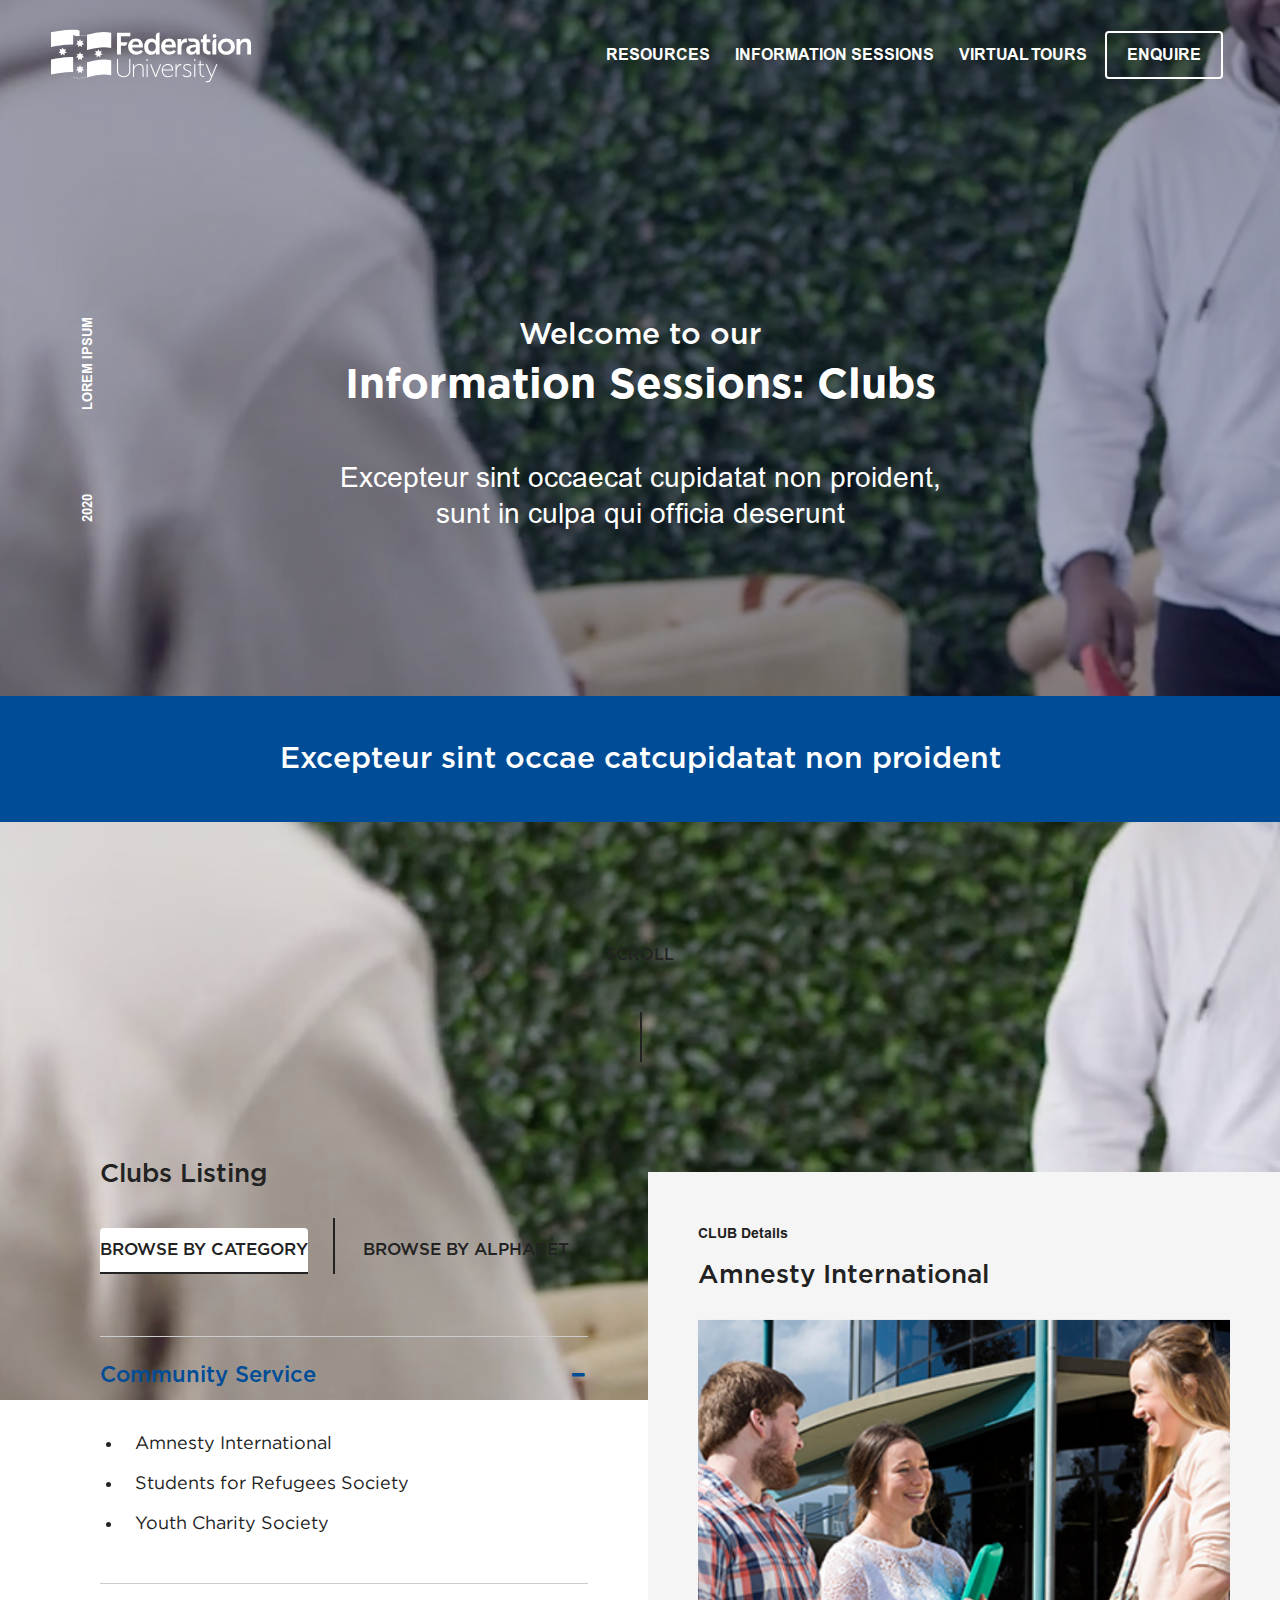
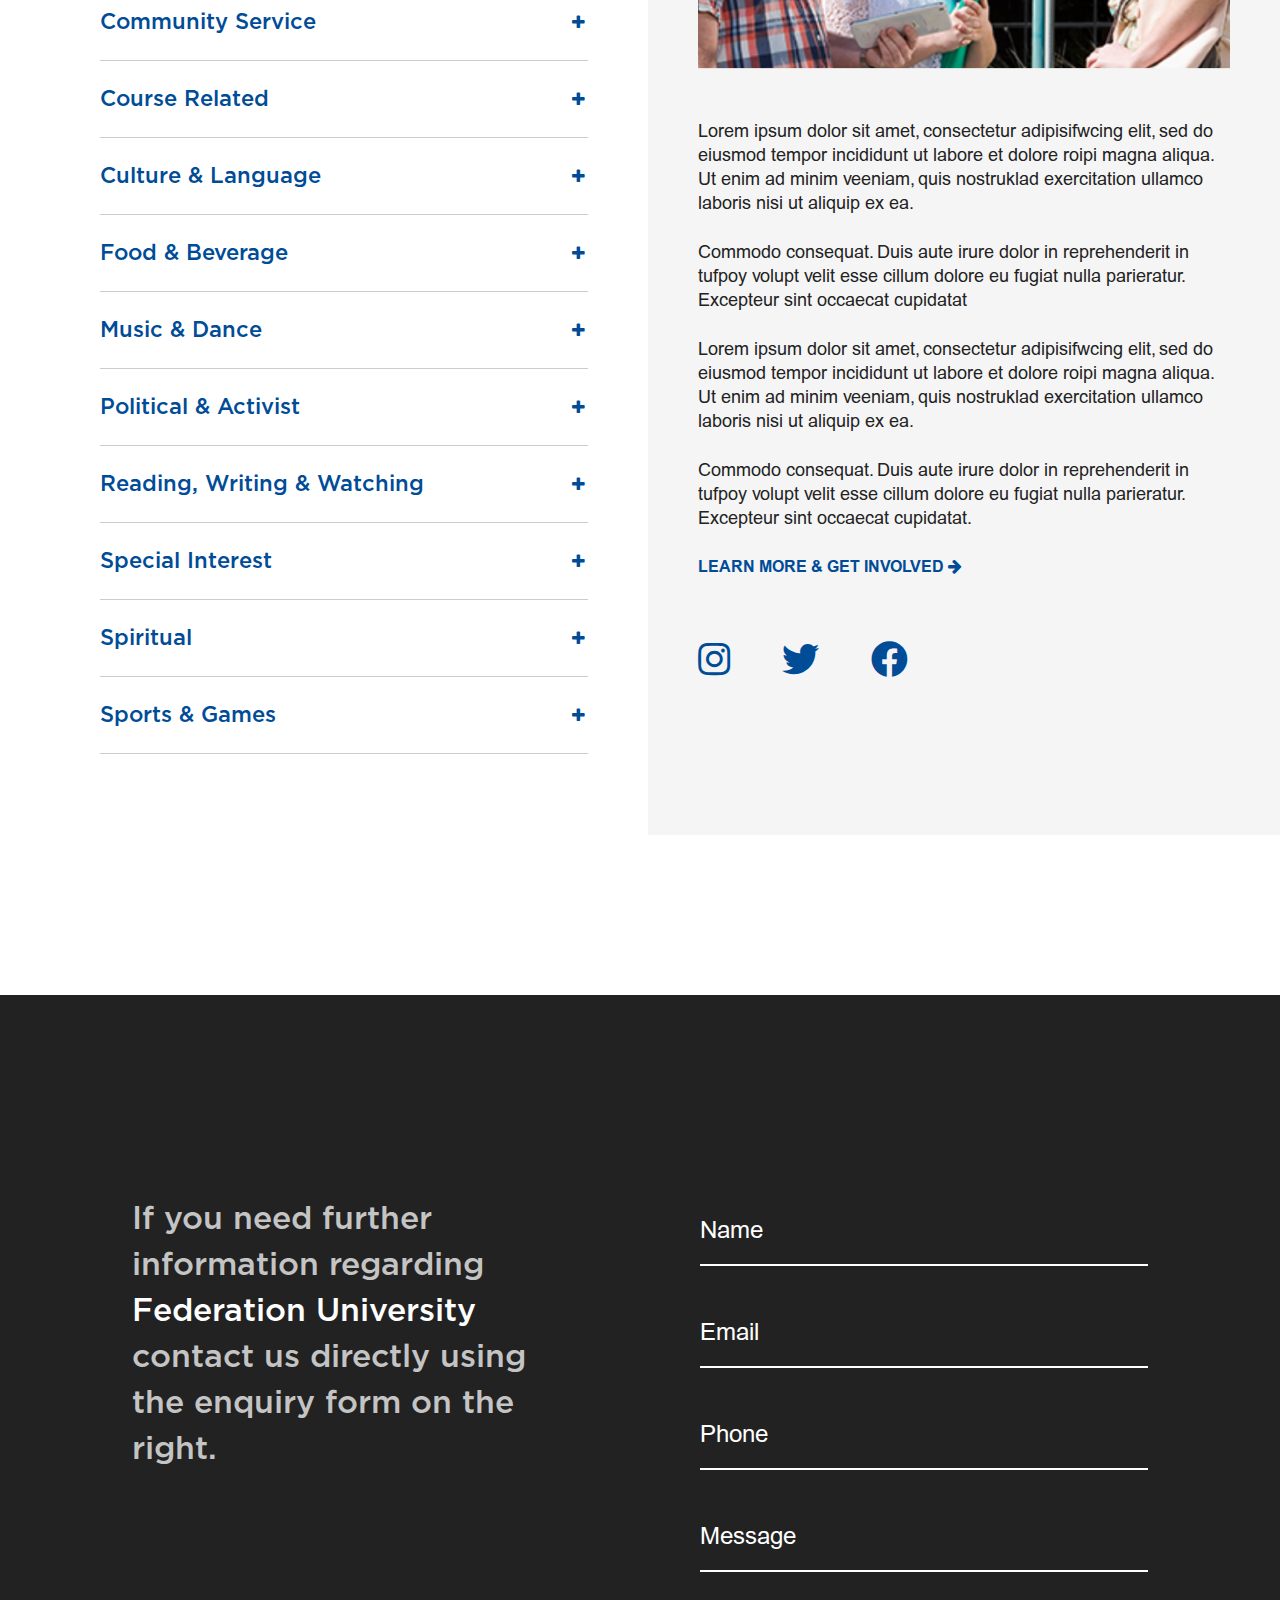
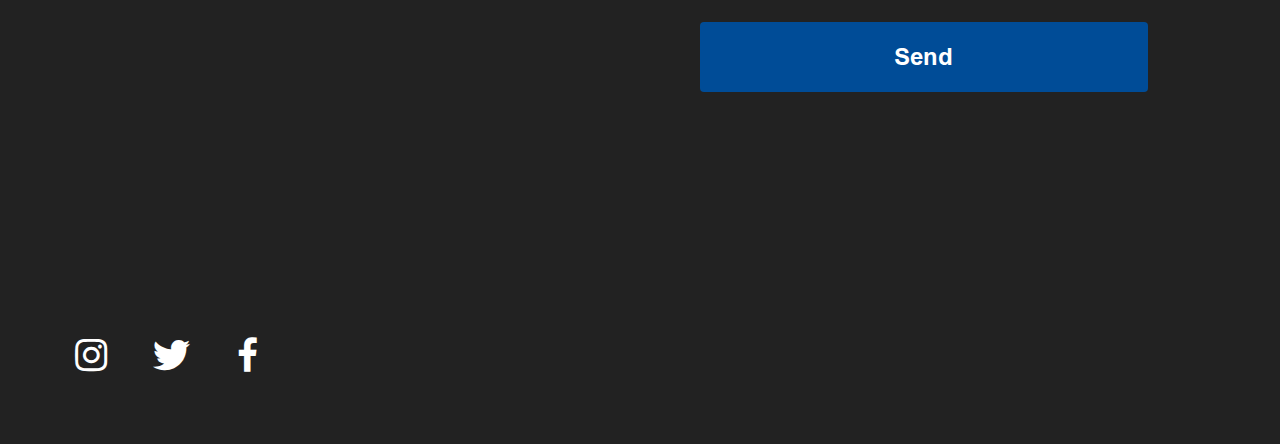
==== information_club.html @ 9e0c977b "file add" ====
<!DOCTYPE html>
<html lang="en">
<head>
    <meta charset="utf-8">
    <meta http-equiv="X-UA-Compatible" content="IE=edge">
    <meta name="viewport" content="width=device-width, initial-scale=1">
    <link rel="icon" href="img/fav_blue.png" type="image/ico" sizes="16x16">
    <!-- The above 3 meta tags *must* come first in the head; any other head content must come *after* these tags -->
    <title>Federation University</title>
    <!-- Bootstrap -->
    <link href="css/bootstrap.min.css" rel="stylesheet">
<link rel="stylesheet" href="https://cdnjs.cloudflare.com/ajax/libs/font-awesome/5.11.2/css/all.css">
<link rel="stylesheet" href="https://stackpath.bootstrapcdn.com/font-awesome/4.7.0/css/font-awesome.min.css">   

    <link href="css/font-awesome.min.css" rel="stylesheet">
    <link href="css/hamburgers.css" rel="stylesheet">
    <link href="css/slick-theme.css" rel="stylesheet">
    <link href="css/slick.css" rel="stylesheet">
    <link href="css/style.css" rel="stylesheet">
    <link href="css/media.css" rel="stylesheet">
</head>

<body>

    <header class="header boxs  ">
        <nav class="navbar navbar-default myNavBar extraPadding">
            <nav class="navbar MyNaviBar navbar-expand-md">
                <a class="navbar-brand" href="index.html"><img src="img/logo.svg"></a>
                <button type="button" class="navbar-toggler" data-toggle="collapse" data-target="#nav"><span class="navIcon"></span></button>                                             
                <div class="navbar-collapse navbar-right" id="nav">
                    <div class="headerBox stroke align-items-center float-right">   
                        <ul class="navbar-nav menu wrapper-inner-tab-backgrounds">
                            <li class="nav-item "><a class="nav-link strokNav" href="resources.html">RESOURCES</a></li>
                            <li class="nav-item "><a class="nav-link strokNav" href="information_sessions.html">INFORMATION SESSIONS</a></li>
                            <li class="nav-item "><a class="nav-link strokNav" href="virtual.html">VIRTUAL TOURS</a></li>
                            <li class="nav-item logbtnGreen wrapper-inner-tab-backgrounds-first">
                                <a class="nav-link sim-button button26" href="javaScript:void(0)">Enquire</a>
                            </li>
                        </ul>                          
                    </div>
                </div>
            </nav>
        </nav>
        
    </header>
    
    <section class="virtual  boxs">
        <div class="virtualPost"></div>
        <div class="prolftSlickd boxs">
            <!-- for image  -->
            <div class="virtualMain virtualMain_club boxs">
                    <div class="virtualVideoImg virtualDeskImg boxs" >
                        <img src="img/banner_club.png" alt="" class="img-fluid virtualDeskImg" id="bgvid">
                        <img src="img/banner_club.png" alt="" class="img-fluid virtualMobImg" id="bgvid">
                    </div>
                <div id="polina" class="virtualArea virtualArea_club boxs">
                    <div class="postionText">
                        <p>LOREM IPSUM</p>
                    </div>
                    <div class="postionText postionText2">
                        <p>2020</p>
                    </div>
                    <div class="virtualInner boxs">
                        <h2>Welcome to our
                           <span>Information Sessions: Clubs</span>
                        </h2>
                        <h4>Excepteur sint occaecat cupidatat non proident, sunt in culpa qui officia deserunt </h4>
                    </div>
                 
                </div>
            </div>
            <!-- for image -->
            
        </div>
        
    </section>

    <section class="letHelp boxs">
        <div class="letHelpText">
            <h3> Excepteur sint occae catcupidatat non proident</h3>
        </div>
    </section>
    <div class="wrapper boxs">
        <button class="scroll_down" id="scroll_down">
            SCROLL
        </button>
    </div>
    <div class="setBar boxs">
        <div class="verticalBar">
        </div>
    </div>

    <section class="clubListing boxs">
        <div class="clubListingMain boxs">
            <div class="row">
                <div class="col-md-6">
                    <div class="listingClub">
                        <h2>Clubs Listing</h2>
                        <!-- this is for desktop view  -->
                        <div class="btnsgroups boxs">
                            <ul class="nav nav-tabs clubTab launchBtn boxs" id="myTab" role="tablist">
                                <li class="nav-item launchBtnWhite categoryArea">
                                    <a class="nav-link active " id="CATERGORY-tab" data-toggle="tab" href="#CATERGORY" role="tab" aria-controls="CATERGORY" aria-selected="true">BROWSE BY CATEGORY</a>
                                </li>
                                <li class="nav-item launchBtnWhite alphabetArea">
                                    <a class="nav-link " id="ALPHABET-tab" data-toggle="tab" href="#ALPHABET" role="tab" aria-controls="ALPHABET" aria-selected="false">BROWSE BY ALPHABET</a>
                                </li>
                            </ul>
                        </div>
                        <!-- this is for desktop view  -->
                        <!-- this is for mob view  -->
                        <div class="btnsgroupsMOb">
                            <div class="seto set2 setClub setClubHead">
                                <a href="javascript:void(0)" class=""><span>Filter</span><i class="fa fa-plus"></i></a>
                                <div class="contentHead content2" style="display: none;">
                                    <ul class="nav nav-tabs clubTab launchBtn boxs" id="myTab" role="tablist">
                                        <li class="nav-item launchBtnWhite categoryArea">
                                            <a class="nav-link active " id="CATERGORY-tab" data-toggle="tab" href="#CATERGORY" role="tab" aria-controls="CATERGORY" aria-selected="true">BROWSE BY CATEGORY</a>
                                        </li>
                                        <li class="nav-item launchBtnWhite alphabetArea">
                                            <a class="nav-link " id="ALPHABET-tab" data-toggle="tab" href="#ALPHABET" role="tab" aria-controls="ALPHABET" aria-selected="false">BROWSE BY ALPHABET</a>
                                        </li>
                                    </ul>
                                </div>
                            </div>
                            
                        </div>
                        <!-- this is for mob view  -->
                        <div class="tab-content" id="myTabContent">
                            <div class="tab-pane fade show active" id="CATERGORY" role="tabpanel" aria-labelledby="CATERGORY-tab">
                                <div class="disacord boxs">
                                    <div class="set set2 setClub boxs">
                                        <a href="javascript:void(0)" class="active"><span>Community Service</span><i class="fa fa-minus"></i></a>
                                        <div class="content content2" style="display: block;">
                                            <div class="cont_full boxs">
                                                <li><span>Amnesty International</span></li>
                                                <li><span>Students for Refugees Society</span></li>
                                                <li><span>Youth Charity Society</span></li>
                                            </div>
                                        </div>
                                    </div>
                                    
                                    <div class="set set2 boxs">
                                        <a href="javascript:void(0)" class="active"><span>Community Service</span><i class="fa fa-plus"></i></a>
                                        <div class="content content2" style="display: none;">
                                            <div class="cont_full boxs">
                                                <li><span>Amnesty International</span></li>
                                                <li><span>Students for Refugees Society</span></li>
                                                <li><span>Youth Charity Society</span></li>
                                            </div>
                                        </div>
                                    </div>
                                    
                                    <div class="set set2 boxs">
                                        <a href="javascript:void(0)" class="active"><span>Course Related</span><i class="fa fa-plus"></i></a>
                                        <div class="content content2" style="display: none;">
                                            <div class="cont_full boxs">
                                                <li><span>Amnesty International</span></li>
                                                <li><span>Students for Refugees Society</span></li>
                                                <li><span>Youth Charity Society</span></li>
                                            </div>
                                        </div>
                                    </div>
                                    <div class="set set2 boxs">
                                        <a href="javascript:void(0)" class="active"><span>Culture & Language</span><i class="fa fa-plus"></i></a>
                                        <div class="content content2" style="display: none;">
                                            <div class="cont_full boxs">
                                                <li><span>Amnesty International</span></li>
                                                <li><span>Students for Refugees Society</span></li>
                                                <li><span>Youth Charity Society</span></li>
                                            </div>
                                        </div>
                                    </div>
                                    <div class="set set2 boxs">
                                        <a href="javascript:void(0)" class="active"><span>Food & Beverage</span><i class="fa fa-plus"></i></a>
                                        <div class="content content2" style="display: none;">
                                            <div class="cont_full boxs">
                                                <li><span>Amnesty International</span></li>
                                                <li><span>Students for Refugees Society</span></li>
                                                <li><span>Youth Charity Society</span></li>
                                            </div>
                                        </div>
                                    </div>
                                    <div class="set set2 boxs">
                                        <a href="javascript:void(0)" class="active"><span>Music & Dance</span><i class="fa fa-plus"></i></a>
                                        <div class="content content2" style="display: none;">
                                            <div class="cont_full boxs">
                                                <li><span>Amnesty International</span></li>
                                                <li><span>Students for Refugees Society</span></li>
                                                <li><span>Youth Charity Society</span></li>
                                            </div>
                                        </div>
                                    </div>
                                    <div class="set set2 boxs">
                                        <a href="javascript:void(0)" class="active"><span>Political & Activist</span><i class="fa fa-plus"></i></a>
                                        <div class="content content2" style="display: none;">
                                            <div class="cont_full boxs">
                                                <li><span>Amnesty International</span></li>
                                                <li><span>Students for Refugees Society</span></li>
                                                <li><span>Youth Charity Society</span></li>
                                            </div>
                                        </div>
                                    </div>
                                    <div class="set set2 boxs">
                                        <a href="javascript:void(0)" class="active"><span>Reading, Writing & Watching</span><i class="fa fa-plus"></i></a>
                                        <div class="content content2" style="display: none;">
                                            <div class="cont_full boxs">
                                                <li><span>Amnesty International</span></li>
                                                <li><span>Students for Refugees Society</span></li>
                                                <li><span>Youth Charity Society</span></li>
                                            </div>
                                        </div>
                                    </div>
                                    <div class="set set2 boxs">
                                        <a href="javascript:void(0)" class="active"><span>Special Interest</span><i class="fa fa-plus"></i></a>
                                        <div class="content content2" style="display: none;">
                                            <div class="cont_full boxs">
                                                <li><span>Amnesty International</span></li>
                                                <li><span>Students for Refugees Society</span></li>
                                                <li><span>Youth Charity Society</span></li>
                                            </div>
                                        </div>
                                    </div>
                                    <div class="set set2 boxs">
                                        <a href="javascript:void(0)" class="active"><span>Spiritual</span><i class="fa fa-plus"></i></a>
                                        <div class="content content2" style="display: none;">
                                            <div class="cont_full boxs">
                                                <li><span>Amnesty International</span></li>
                                                <li><span>Students for Refugees Society</span></li>
                                                <li><span>Youth Charity Society</span></li>
                                            </div>
                                        </div>
                                    </div>
                                    <div class="set set2 boxs">
                                        <a href="javascript:void(0)" class="active"><span>Sports & Games</span><i class="fa fa-plus"></i></a>
                                        <div class="content content2" style="display: none;">
                                            <div class="cont_full boxs">
                                                <li><span>Amnesty International</span></li>
                                                <li><span>Students for Refugees Society</span></li>
                                                <li><span>Youth Charity Society</span></li>
                                            </div>
                                        </div>
                                    </div>
                                    
                                </div>
                            </div>
                            <div class="tab-pane fade" id="ALPHABET" role="tabpanel" aria-labelledby="ALPHABET-tab">
                                <div class="disacord boxs">
                                    <div class="set set2 setClub boxs">
                                        <a href="javascript:void(0)" class="active"><span>A</span><i class="fa fa-minus"></i></a>
                                        <div class="content content2" style="display: block;">
                                            <div class="cont_full boxs">
                                                <li><span>Amnesty International</span></li>
                                                <li><span>Students for Refugees Society</span></li>
                                                <li><span>Youth Charity Society</span></li>
                                            </div>
                                        </div>
                                    </div>
                                    
                                    <div class="set set2 boxs">
                                        <a href="javascript:void(0)" class="active"><span>B</span><i class="fa fa-plus"></i></a>
                                        <div class="content content2" style="display: none;">
                                            <div class="cont_full boxs">
                                                <li><span>Amnesty International</span></li>
                                                <li><span>Students for Refugees Society</span></li>
                                                <li><span>Youth Charity Society</span></li>
                                            </div>
                                        </div>
                                    </div>
                                    
                                    <div class="set set2 boxs">
                                        <a href="javascript:void(0)" class="active"><span>C</span><i class="fa fa-plus"></i></a>
                                        <div class="content content2" style="display: none;">
                                            <div class="cont_full boxs">
                                                <li><span>Amnesty International</span></li>
                                                <li><span>Students for Refugees Society</span></li>
                                                <li><span>Youth Charity Society</span></li>
                                            </div>
                                        </div>
                                    </div>
                                    <div class="set set2 boxs">
                                        <a href="javascript:void(0)" class="active"><span>D</span><i class="fa fa-plus"></i></a>
                                        <div class="content content2" style="display: none;">
                                            <div class="cont_full boxs">
                                                <li><span>Amnesty International</span></li>
                                                <li><span>Students for Refugees Society</span></li>
                                                <li><span>Youth Charity Society</span></li>
                                            </div>
                                        </div>
                                    </div>
                                    <div class="set set2 boxs">
                                        <a href="javascript:void(0)" class="active"><span>E</span><i class="fa fa-plus"></i></a>
                                        <div class="content content2" style="display: none;">
                                            <div class="cont_full boxs">
                                                <li><span>Amnesty International</span></li>
                                                <li><span>Students for Refugees Society</span></li>
                                                <li><span>Youth Charity Society</span></li>
                                            </div>
                                        </div>
                                    </div>
                                    <div class="set set2 boxs">
                                        <a href="javascript:void(0)" class="active"><span>F</span><i class="fa fa-plus"></i></a>
                                        <div class="content content2" style="display: none;">
                                            <div class="cont_full boxs">
                                                <li><span>Amnesty International</span></li>
                                                <li><span>Students for Refugees Society</span></li>
                                                <li><span>Youth Charity Society</span></li>
                                            </div>
                                        </div>
                                    </div>
                                    <div class="set set2 boxs">
                                        <a href="javascript:void(0)" class="active"><span>G</span><i class="fa fa-plus"></i></a>
                                        <div class="content content2" style="display: none;">
                                            <div class="cont_full boxs">
                                                <li><span>Amnesty International</span></li>
                                                <li><span>Students for Refugees Society</span></li>
                                                <li><span>Youth Charity Society</span></li>
                                            </div>
                                        </div>
                                    </div>
                                    <div class="set set2 boxs">
                                        <a href="javascript:void(0)" class="active"><span>H</span><i class="fa fa-plus"></i></a>
                                        <div class="content content2" style="display: none;">
                                            <div class="cont_full boxs">
                                                <li><span>Amnesty International</span></li>
                                                <li><span>Students for Refugees Society</span></li>
                                                <li><span>Youth Charity Society</span></li>
                                            </div>
                                        </div>
                                    </div>
                                    <div class="set set2 boxs">
                                        <a href="javascript:void(0)" class="active"><span>I</span><i class="fa fa-plus"></i></a>
                                        <div class="content content2" style="display: none;">
                                            <div class="cont_full boxs">
                                                <li><span>Amnesty International</span></li>
                                                <li><span>Students for Refugees Society</span></li>
                                                <li><span>Youth Charity Society</span></li>
                                            </div>
                                        </div>
                                    </div>
                                    <div class="set set2 boxs">
                                        <a href="javascript:void(0)" class="active"><span>J</span><i class="fa fa-plus"></i></a>
                                        <div class="content content2" style="display: none;">
                                            <div class="cont_full boxs">
                                                <li><span>Amnesty International</span></li>
                                                <li><span>Students for Refugees Society</span></li>
                                                <li><span>Youth Charity Society</span></li>
                                            </div>
                                        </div>
                                    </div>
                                    <div class="set set2 boxs">
                                        <a href="javascript:void(0)" class="active"><span>K</span><i class="fa fa-plus"></i></a>
                                        <div class="content content2" style="display: none;">
                                            <div class="cont_full boxs">
                                                <li><span>Amnesty International</span></li>
                                                <li><span>Students for Refugees Society</span></li>
                                                <li><span>Youth Charity Society</span></li>
                                            </div>
                                        </div>
                                    </div>
                               
                               
                                <div class="contentForSee">
                                    <div class="set set2 boxs">
                                        <a href="javascript:void(0)" class="active"><span>L</span><i class="fa fa-plus"></i></a>
                                        <div class="content content2" style="display: none;">
                                            <div class="cont_full boxs">
                                                <li><span>Amnesty International</span></li>
                                                <li><span>Students for Refugees Society</span></li>
                                                <li><span>Youth Charity Society</span></li>
                                            </div>
                                        </div>
                                    </div>
                                    <div class="set set2 boxs">
                                        <a href="javascript:void(0)" class="active"><span>M</span><i class="fa fa-plus"></i></a>
                                        <div class="content content2" style="display: none;">
                                            <div class="cont_full boxs">
                                                <li><span>Amnesty International</span></li>
                                                <li><span>Students for Refugees Society</span></li>
                                                <li><span>Youth Charity Society</span></li>
                                            </div>
                                        </div>
                                    </div>
                                    <div class="set set2 boxs">
                                        <a href="javascript:void(0)" class="active"><span>N</span><i class="fa fa-plus"></i></a>
                                        <div class="content content2" style="display: none;">
                                            <div class="cont_full boxs">
                                                <li><span>Amnesty International</span></li>
                                                <li><span>Students for Refugees Society</span></li>
                                                <li><span>Youth Charity Society</span></li>
                                            </div>
                                        </div>
                                    </div>
                                    <div class="set set2 boxs">
                                        <a href="javascript:void(0)" class="active"><span>O</span><i class="fa fa-plus"></i></a>
                                        <div class="content content2" style="display: none;">
                                            <div class="cont_full boxs">
                                                <li><span>Amnesty International</span></li>
                                                <li><span>Students for Refugees Society</span></li>
                                                <li><span>Youth Charity Society</span></li>
                                            </div>
                                        </div>
                                    </div>
                                    <div class="set set2 boxs">
                                        <a href="javascript:void(0)" class="active"><span>P</span><i class="fa fa-plus"></i></a>
                                        <div class="content content2" style="display: none;">
                                            <div class="cont_full boxs">
                                                <li><span>Amnesty International</span></li>
                                                <li><span>Students for Refugees Society</span></li>
                                                <li><span>Youth Charity Society</span></li>
                                            </div>
                                        </div>
                                    </div>
                                    <div class="set set2 boxs">
                                        <a href="javascript:void(0)" class="active"><span>Q</span><i class="fa fa-plus"></i></a>
                                        <div class="content content2" style="display: none;">
                                            <div class="cont_full boxs">
                                                <li><span>Amnesty International</span></li>
                                                <li><span>Students for Refugees Society</span></li>
                                                <li><span>Youth Charity Society</span></li>
                                            </div>
                                        </div>
                                    </div>
                                    <div class="set set2 boxs">
                                        <a href="javascript:void(0)" class="active"><span>R</span><i class="fa fa-plus"></i></a>
                                        <div class="content content2" style="display: none;">
                                            <div class="cont_full boxs">
                                                <li><span>Amnesty International</span></li>
                                                <li><span>Students for Refugees Society</span></li>
                                                <li><span>Youth Charity Society</span></li>
                                            </div>
                                        </div>
                                    </div>
                                    <div class="set set2 boxs">
                                        <a href="javascript:void(0)" class="active"><span>S</span><i class="fa fa-plus"></i></a>
                                        <div class="content content2" style="display: none;">
                                            <div class="cont_full boxs">
                                                <li><span>Amnesty International</span></li>
                                                <li><span>Students for Refugees Society</span></li>
                                                <li><span>Youth Charity Society</span></li>
                                            </div>
                                        </div>
                                    </div>
                                    <div class="set set2 boxs">
                                        <a href="javascript:void(0)" class="active"><span>T</span><i class="fa fa-plus"></i></a>
                                        <div class="content content2" style="display: none;">
                                            <div class="cont_full boxs">
                                                <li><span>Amnesty International</span></li>
                                                <li><span>Students for Refugees Society</span></li>
                                                <li><span>Youth Charity Society</span></li>
                                            </div>
                                        </div>
                                    </div>
                                    <div class="set set2 boxs">
                                        <a href="javascript:void(0)" class="active"><span>U</span><i class="fa fa-plus"></i></a>
                                        <div class="content content2" style="display: none;">
                                            <div class="cont_full boxs">
                                                <li><span>Amnesty International</span></li>
                                                <li><span>Students for Refugees Society</span></li>
                                                <li><span>Youth Charity Society</span></li>
                                            </div>
                                        </div>
                                    </div>
                                    <div class="set set2 boxs">
                                        <a href="javascript:void(0)" class="active"><span>V</span><i class="fa fa-plus"></i></a>
                                        <div class="content content2" style="display: none;">
                                            <div class="cont_full boxs">
                                                <li><span>Amnesty International</span></li>
                                                <li><span>Students for Refugees Society</span></li>
                                                <li><span>Youth Charity Society</span></li>
                                            </div>
                                        </div>
                                    </div>
                                    <div class="set set2 boxs">
                                        <a href="javascript:void(0)" class="active"><span>W</span><i class="fa fa-plus"></i></a>
                                        <div class="content content2" style="display: none;">
                                            <div class="cont_full boxs">
                                                <li><span>Amnesty International</span></li>
                                                <li><span>Students for Refugees Society</span></li>
                                                <li><span>Youth Charity Society</span></li>
                                            </div>
                                        </div>
                                    </div>
                                    <div class="set set2 boxs">
                                        <a href="javascript:void(0)" class="active"><span>X</span><i class="fa fa-plus"></i></a>
                                        <div class="content content2" style="display: none;">
                                            <div class="cont_full boxs">
                                                <li><span>Amnesty International</span></li>
                                                <li><span>Students for Refugees Society</span></li>
                                                <li><span>Youth Charity Society</span></li>
                                            </div>
                                        </div>
                                    </div>
                                    <div class="set set2 boxs">
                                        <a href="javascript:void(0)" class="active"><span>Y</span><i class="fa fa-plus"></i></a>
                                        <div class="content content2" style="display: none;">
                                            <div class="cont_full boxs">
                                                <li><span>Amnesty International</span></li>
                                                <li><span>Students for Refugees Society</span></li>
                                                <li><span>Youth Charity Society</span></li>
                                            </div>
                                        </div>
                                    </div>
                                    <div class="set set2 boxs">
                                        <a href="javascript:void(0)" class="active"><span>Z</span><i class="fa fa-plus"></i></a>
                                        <div class="content content2" style="display: none;">
                                            <div class="cont_full boxs">
                                                <li><span>Amnesty International</span></li>
                                                <li><span>Students for Refugees Society</span></li>
                                                <li><span>Youth Charity Society</span></li>
                                            </div>
                                        </div>
                                    </div>
                                </div>
                                    <a href="javascript:void(0)" class="seeALL">See all letters</a>
                                </div>
                            </div>
                        </div>
                    </div>
                </div>

                <div class="col-md-6 noright">
                    <div class="amnesty cupida boxs">
                        <h4>CLUB Details</h4>
                        <h2>Amnesty International</h2>
                        <div class="amnestyImg boxs">
                            <img src="img/image4.png" alt="image" class="img-fluid">
                        </div>
                        <p>Lorem ipsum dolor sit amet, consectetur adipisifwcing elit, sed do eiusmod tempor incididunt ut labore et dolore roipi magna aliqua. Ut enim ad minim veeniam, quis nostruklad exercitation ullamco laboris nisi ut aliquip ex ea.</p>

                        <p>Commodo consequat. Duis aute irure dolor in reprehenderit in tufpoy volupt velit esse cillum dolore eu fugiat nulla parieratur. Excepteur sint occaecat cupidatat</p>
                            
                        <p>Lorem ipsum dolor sit amet, consectetur adipisifwcing elit, sed do eiusmod tempor incididunt ut labore et dolore roipi magna aliqua. Ut enim ad minim veeniam, quis nostruklad exercitation ullamco laboris nisi ut aliquip ex ea.</p>
                            
                        <p>Commodo consequat. Duis aute irure dolor in reprehenderit in tufpoy volupt velit esse cillum dolore eu fugiat nulla parieratur. Excepteur sint occaecat cupidatat.</p>
                    
                        <a href="javascript:void(0)">LEARN MORE & GET INVOLVED <i class="fa fa-arrow-right" aria-hidden="true"></i></a>

                        <div class="socialIcon">
                            <a href="javascript:void(0)"><i class="fab fa-instagram"></i></a>
                            <a href="javascript:void(0)"><i class="fab fa-twitter"></i></a>
                            <a href="javascript:void(0)"><i class="fab fa-facebook-f"></i></a>
                        </div>
                    </div>
                </div>
            </div>
        </div>
    </section>

    <section class="formArea boxs">
        <div class="formMain boxs">
            <div class="formText boxs">
                <h3>If you need further information regarding <span>Federation University</span> contact us directly using the enquiry form on the right.</h3>
            </div>
            <div class="formAll wrapper-inner-tab-backgrounds">
                <form>
                    <div class="form-group">
                        <input type="text" class="form-control" alt="Name" placeholder="Name">
                    </div>
                    <div class="form-group">
                        <input type="email" class="form-control" alt="Email" placeholder="Email">
                    </div>
                    <div class="form-group">
                        <input type="number" class="form-control" alt="Number" placeholder="Phone">
                    </div>
                    <div class="form-group">
                        <textarea cols="1" rows="1" class="form-control" placeholder="Message"></textarea>
                    </div>
                    <div class="formBtnAll ">
                        <button type="submit" class="sim-button button27 button26">Send</button>
                    </div>
                </form>
            </div>
        </div>
        <footer class="footer boxs">
            <div class="footerMain boxs">
                <div class="btmright d-inline-block ">
                    <a href="#"><i class="fab fa-instagram"></i></a>
                    <a href="#"><i class="fab fa-twitter"></i></a>
                    <a href="#"><i class="fa fa-facebook-f"></i></a>
                </div>
                <div class="fixedArrow">
                    <a id="back2Top" title="Back to top" href="#">Back to top <i class="fa fa-chevron-up" aria-hidden="true"></i></a>
                </div>
            </div>
        </footer>
    </section>
    


    <script src="js/jquery.js"></script>
    <script src="js/bootstrap.min.js"></script>
    <script src="js/slick.js"></script>
    <!-- <script src="https://cdnjs.cloudflare.com/ajax/libs/prefixfree/1.0.7/prefixfree.min.js"></script> -->
    <script src="js/custom.js"></script>
</body>

</html>
---- css/hamburgers.css ----
/*!
 * Hamburgers
 * @description Tasty CSS-animated hamburgers
 * @author Jonathan Suh @jonsuh
 * @site https://jonsuh.com/hamburgers
 * @link https://github.com/jonsuh/hamburgers
 */
.hamburger {
    padding: 15px 15px;
    display: inline-block;
    cursor: pointer;
    transition-property: opacity, filter;
    transition-duration: 0.15s;
    transition-timing-function: linear;
    font: inherit;
    color: inherit;
    text-transform: none;
    background-color: transparent;
    border: 0;
    margin: 0;
    overflow: visible; }
.hamburger:hover {
    opacity: 0.7; }

.hamburger-box {
    width: 40px;
    height: 24px;
    display: inline-block;
    position: relative; }

.hamburger-inner {
    display: block;
    top: 50%;
    margin-top: -2px; }
.hamburger-inner, .hamburger-inner::before, .hamburger-inner::after {
    width: 40px;
    height: 4px;
    background-color: #b4692f;
    border-radius: 4px;
    position: absolute;
    transition-property: transform;
    transition-duration: 0.15s;
    transition-timing-function: ease; }
.hamburger-inner::before, .hamburger-inner::after {
    content: "";
    display: block; }
.hamburger-inner::before {
    top: -10px; }
.hamburger-inner::after {
    bottom: -10px; }

/*
   * 3DX
   */
.hamburger--3dx .hamburger-box {
    perspective: 80px; }

.hamburger--3dx .hamburger-inner {
    transition: transform 0.15s cubic-bezier(0.645, 0.045, 0.355, 1), background-color 0s 0.1s cubic-bezier(0.645, 0.045, 0.355, 1); }
.hamburger--3dx .hamburger-inner::before, .hamburger--3dx .hamburger-inner::after {
    transition: transform 0s 0.1s cubic-bezier(0.645, 0.045, 0.355, 1); }

.hamburger--3dx.is-active .hamburger-inner {
    background-color: transparent;
    transform: rotateY(180deg); }
.hamburger--3dx.is-active .hamburger-inner::before {
    transform: translate3d(0, 10px, 0) rotate(45deg); }
.hamburger--3dx.is-active .hamburger-inner::after {
    transform: translate3d(0, -10px, 0) rotate(-45deg); }

/*
   * 3DX Reverse
   */
.hamburger--3dx-r .hamburger-box {
    perspective: 80px; }

.hamburger--3dx-r .hamburger-inner {
    transition: transform 0.15s cubic-bezier(0.645, 0.045, 0.355, 1), background-color 0s 0.1s cubic-bezier(0.645, 0.045, 0.355, 1); }
.hamburger--3dx-r .hamburger-inner::before, .hamburger--3dx-r .hamburger-inner::after {
    transition: transform 0s 0.1s cubic-bezier(0.645, 0.045, 0.355, 1); }

.hamburger--3dx-r.is-active .hamburger-inner {
    background-color: transparent;
    transform: rotateY(-180deg); }
.hamburger--3dx-r.is-active .hamburger-inner::before {
    transform: translate3d(0, 10px, 0) rotate(45deg); }
.hamburger--3dx-r.is-active .hamburger-inner::after {
    transform: translate3d(0, -10px, 0) rotate(-45deg); }

/*
   * 3DY
   */
.hamburger--3dy .hamburger-box {
    perspective: 80px; }

.hamburger--3dy .hamburger-inner {
    transition: transform 0.15s cubic-bezier(0.645, 0.045, 0.355, 1), background-color 0s 0.1s cubic-bezier(0.645, 0.045, 0.355, 1); }
.hamburger--3dy .hamburger-inner::before, .hamburger--3dy .hamburger-inner::after {
    transition: transform 0s 0.1s cubic-bezier(0.645, 0.045, 0.355, 1); }

.hamburger--3dy.is-active .hamburger-inner {
    background-color: transparent;
    transform: rotateX(-180deg); }
.hamburger--3dy.is-active .hamburger-inner::before {
    transform: translate3d(0, 10px, 0) rotate(45deg); }
.hamburger--3dy.is-active .hamburger-inner::after {
    transform: translate3d(0, -10px, 0) rotate(-45deg); }

/*
   * 3DY Reverse
   */
.hamburger--3dy-r .hamburger-box {
    perspective: 80px; }

.hamburger--3dy-r .hamburger-inner {
    transition: transform 0.15s cubic-bezier(0.645, 0.045, 0.355, 1), background-color 0s 0.1s cubic-bezier(0.645, 0.045, 0.355, 1); }
.hamburger--3dy-r .hamburger-inner::before, .hamburger--3dy-r .hamburger-inner::after {
    transition: transform 0s 0.1s cubic-bezier(0.645, 0.045, 0.355, 1); }

.hamburger--3dy-r.is-active .hamburger-inner {
    background-color: transparent;
    transform: rotateX(180deg); }
.hamburger--3dy-r.is-active .hamburger-inner::before {
    transform: translate3d(0, 10px, 0) rotate(45deg); }
.hamburger--3dy-r.is-active .hamburger-inner::after {
    transform: translate3d(0, -10px, 0) rotate(-45deg); }

/*
   * 3DXY
   */
.hamburger--3dxy .hamburger-box {
    perspective: 80px; }

.hamburger--3dxy .hamburger-inner {
    transition: transform 0.15s cubic-bezier(0.645, 0.045, 0.355, 1), background-color 0s 0.1s cubic-bezier(0.645, 0.045, 0.355, 1); }
.hamburger--3dxy .hamburger-inner::before, .hamburger--3dxy .hamburger-inner::after {
    transition: transform 0s 0.1s cubic-bezier(0.645, 0.045, 0.355, 1); }

.hamburger--3dxy.is-active .hamburger-inner {
    background-color: transparent;
    transform: rotateX(180deg) rotateY(180deg); }
.hamburger--3dxy.is-active .hamburger-inner::before {
    transform: translate3d(0, 10px, 0) rotate(45deg); }
.hamburger--3dxy.is-active .hamburger-inner::after {
    transform: translate3d(0, -10px, 0) rotate(-45deg); }

/*
   * 3DXY Reverse
   */
.hamburger--3dxy-r .hamburger-box {
    perspective: 80px; }

.hamburger--3dxy-r .hamburger-inner {
    transition: transform 0.15s cubic-bezier(0.645, 0.045, 0.355, 1), background-color 0s 0.1s cubic-bezier(0.645, 0.045, 0.355, 1); }
.hamburger--3dxy-r .hamburger-inner::before, .hamburger--3dxy-r .hamburger-inner::after {
    transition: transform 0s 0.1s cubic-bezier(0.645, 0.045, 0.355, 1); }

.hamburger--3dxy-r.is-active .hamburger-inner {
    background-color: transparent;
    transform: rotateX(180deg) rotateY(180deg) rotateZ(-180deg); }
.hamburger--3dxy-r.is-active .hamburger-inner::before {
    transform: translate3d(0, 10px, 0) rotate(45deg); }
.hamburger--3dxy-r.is-active .hamburger-inner::after {
    transform: translate3d(0, -10px, 0) rotate(-45deg); }

/*
   * Arrow
   */
.hamburger--arrow.is-active .hamburger-inner::before {
    transform: translate3d(-8px, 0, 0) rotate(-45deg) scale(0.7, 1); }

.hamburger--arrow.is-active .hamburger-inner::after {
    transform: translate3d(-8px, 0, 0) rotate(45deg) scale(0.7, 1); }

/*
   * Arrow Right
   */
.hamburger--arrow-r.is-active .hamburger-inner::before {
    transform: translate3d(8px, 0, 0) rotate(45deg) scale(0.7, 1); }

.hamburger--arrow-r.is-active .hamburger-inner::after {
    transform: translate3d(8px, 0, 0) rotate(-45deg) scale(0.7, 1); }

/*
   * Arrow Alt
   */
.hamburger--arrowalt .hamburger-inner::before {
    transition: top 0.1s 0.1s ease, transform 0.1s cubic-bezier(0.165, 0.84, 0.44, 1); }

.hamburger--arrowalt .hamburger-inner::after {
    transition: bottom 0.1s 0.1s ease, transform 0.1s cubic-bezier(0.165, 0.84, 0.44, 1); }

.hamburger--arrowalt.is-active .hamburger-inner::before {
    top: 0;
    transform: translate3d(-8px, -10px, 0) rotate(-45deg) scale(0.7, 1);
    transition: top 0.1s ease, transform 0.1s 0.1s cubic-bezier(0.895, 0.03, 0.685, 0.22); }

.hamburger--arrowalt.is-active .hamburger-inner::after {
    bottom: 0;
    transform: translate3d(-8px, 10px, 0) rotate(45deg) scale(0.7, 1);
    transition: bottom 0.1s ease, transform 0.1s 0.1s cubic-bezier(0.895, 0.03, 0.685, 0.22); }

/*
   * Arrow Alt Right
   */
.hamburger--arrowalt-r .hamburger-inner::before {
    transition: top 0.1s 0.1s ease, transform 0.1s cubic-bezier(0.165, 0.84, 0.44, 1); }

.hamburger--arrowalt-r .hamburger-inner::after {
    transition: bottom 0.1s 0.1s ease, transform 0.1s cubic-bezier(0.165, 0.84, 0.44, 1); }

.hamburger--arrowalt-r.is-active .hamburger-inner::before {
    top: 0;
    transform: translate3d(8px, -10px, 0) rotate(45deg) scale(0.7, 1);
    transition: top 0.1s ease, transform 0.1s 0.1s cubic-bezier(0.895, 0.03, 0.685, 0.22); }

.hamburger--arrowalt-r.is-active .hamburger-inner::after {
    bottom: 0;
    transform: translate3d(8px, 10px, 0) rotate(-45deg) scale(0.7, 1);
    transition: bottom 0.1s ease, transform 0.1s 0.1s cubic-bezier(0.895, 0.03, 0.685, 0.22); }

/*
 * Arrow Turn
 */
.hamburger--arrowturn.is-active .hamburger-inner {
    transform: rotate(-180deg); }
.hamburger--arrowturn.is-active .hamburger-inner::before {
    transform: translate3d(8px, 0, 0) rotate(45deg) scale(0.7, 1); }
.hamburger--arrowturn.is-active .hamburger-inner::after {
    transform: translate3d(8px, 0, 0) rotate(-45deg) scale(0.7, 1); }

/*
 * Arrow Turn Right
 */
.hamburger--arrowturn-r.is-active .hamburger-inner {
    transform: rotate(-180deg); }
.hamburger--arrowturn-r.is-active .hamburger-inner::before {
    transform: translate3d(-8px, 0, 0) rotate(-45deg) scale(0.7, 1); }
.hamburger--arrowturn-r.is-active .hamburger-inner::after {
    transform: translate3d(-8px, 0, 0) rotate(45deg) scale(0.7, 1); }

/*
   * Boring
   */
.hamburger--boring .hamburger-inner, .hamburger--boring .hamburger-inner::before, .hamburger--boring .hamburger-inner::after {
    transition-property: none; }

.hamburger--boring.is-active .hamburger-inner {
    transform: rotate(45deg); }
.hamburger--boring.is-active .hamburger-inner::before {
    top: 0;
    opacity: 0; }
.hamburger--boring.is-active .hamburger-inner::after {
    bottom: 0;
    transform: rotate(-90deg); }

/*
   * Collapse
   */
.hamburger--collapse .hamburger-inner {
    top: auto;
    bottom: 0;
    transition-duration: 0.13s;
    transition-delay: 0.13s;
    transition-timing-function: cubic-bezier(0.55, 0.055, 0.675, 0.19); }
.hamburger--collapse .hamburger-inner::after {
    top: -20px;
    transition: top 0.2s 0.2s cubic-bezier(0.33333, 0.66667, 0.66667, 1), opacity 0.1s linear; }
.hamburger--collapse .hamburger-inner::before {
    transition: top 0.12s 0.2s cubic-bezier(0.33333, 0.66667, 0.66667, 1), transform 0.13s cubic-bezier(0.55, 0.055, 0.675, 0.19); }

.hamburger--collapse.is-active .hamburger-inner {
    transform: translate3d(0, -10px, 0) rotate(-45deg);
    transition-delay: 0.22s;
    transition-timing-function: cubic-bezier(0.215, 0.61, 0.355, 1); }
.hamburger--collapse.is-active .hamburger-inner::after {
    top: 0;
    opacity: 0;
    transition: top 0.2s cubic-bezier(0.33333, 0, 0.66667, 0.33333), opacity 0.1s 0.22s linear; }
.hamburger--collapse.is-active .hamburger-inner::before {
    top: 0;
    transform: rotate(-90deg);
    transition: top 0.1s 0.16s cubic-bezier(0.33333, 0, 0.66667, 0.33333), transform 0.13s 0.25s cubic-bezier(0.215, 0.61, 0.355, 1); }

/*
   * Collapse Reverse
   */
.hamburger--collapse-r .hamburger-inner {
    top: auto;
    bottom: 0;
    transition-duration: 0.13s;
    transition-delay: 0.13s;
    transition-timing-function: cubic-bezier(0.55, 0.055, 0.675, 0.19); }
.hamburger--collapse-r .hamburger-inner::after {
    top: -20px;
    transition: top 0.2s 0.2s cubic-bezier(0.33333, 0.66667, 0.66667, 1), opacity 0.1s linear; }
.hamburger--collapse-r .hamburger-inner::before {
    transition: top 0.12s 0.2s cubic-bezier(0.33333, 0.66667, 0.66667, 1), transform 0.13s cubic-bezier(0.55, 0.055, 0.675, 0.19); }

.hamburger--collapse-r.is-active .hamburger-inner {
    transform: translate3d(0, -10px, 0) rotate(45deg);
    transition-delay: 0.22s;
    transition-timing-function: cubic-bezier(0.215, 0.61, 0.355, 1); }
.hamburger--collapse-r.is-active .hamburger-inner::after {
    top: 0;
    opacity: 0;
    transition: top 0.2s cubic-bezier(0.33333, 0, 0.66667, 0.33333), opacity 0.1s 0.22s linear; }
.hamburger--collapse-r.is-active .hamburger-inner::before {
    top: 0;
    transform: rotate(90deg);
    transition: top 0.1s 0.16s cubic-bezier(0.33333, 0, 0.66667, 0.33333), transform 0.13s 0.25s cubic-bezier(0.215, 0.61, 0.355, 1); }

/*
   * Elastic
   */
.hamburger--elastic .hamburger-inner {
    top: 2px;
    transition-duration: 0.275s;
    transition-timing-function: cubic-bezier(0.68, -0.55, 0.265, 1.55); }
.hamburger--elastic .hamburger-inner::before {
    top: 10px;
    transition: opacity 0.125s 0.275s ease; }
.hamburger--elastic .hamburger-inner::after {
    top: 20px;
    transition: transform 0.275s cubic-bezier(0.68, -0.55, 0.265, 1.55); }

.hamburger--elastic.is-active .hamburger-inner {
    transform: translate3d(0, 10px, 0) rotate(135deg);
    transition-delay: 0.075s; }
.hamburger--elastic.is-active .hamburger-inner::before {
    transition-delay: 0s;
    opacity: 0; }
.hamburger--elastic.is-active .hamburger-inner::after {
    transform: translate3d(0, -20px, 0) rotate(-270deg);
    transition-delay: 0.075s; }

/*
   * Elastic Reverse
   */
.hamburger--elastic-r .hamburger-inner {
    top: 2px;
    transition-duration: 0.275s;
    transition-timing-function: cubic-bezier(0.68, -0.55, 0.265, 1.55); }
.hamburger--elastic-r .hamburger-inner::before {
    top: 10px;
    transition: opacity 0.125s 0.275s ease; }
.hamburger--elastic-r .hamburger-inner::after {
    top: 20px;
    transition: transform 0.275s cubic-bezier(0.68, -0.55, 0.265, 1.55); }

.hamburger--elastic-r.is-active .hamburger-inner {
    transform: translate3d(0, 10px, 0) rotate(-135deg);
    transition-delay: 0.075s; }
.hamburger--elastic-r.is-active .hamburger-inner::before {
    transition-delay: 0s;
    opacity: 0; }
.hamburger--elastic-r.is-active .hamburger-inner::after {
    transform: translate3d(0, -20px, 0) rotate(270deg);
    transition-delay: 0.075s; }

/*
   * Emphatic
   */
.hamburger--emphatic {
    overflow: hidden; }
.hamburger--emphatic .hamburger-inner {
    transition: background-color 0.125s 0.175s ease-in; }
.hamburger--emphatic .hamburger-inner::before {
    left: 0;
    transition: transform 0.125s cubic-bezier(0.6, 0.04, 0.98, 0.335), top 0.05s 0.125s linear, left 0.125s 0.175s ease-in; }
.hamburger--emphatic .hamburger-inner::after {
    top: 10px;
    right: 0;
    transition: transform 0.125s cubic-bezier(0.6, 0.04, 0.98, 0.335), top 0.05s 0.125s linear, right 0.125s 0.175s ease-in; }
.hamburger--emphatic.is-active .hamburger-inner {
    transition-delay: 0s;
    transition-timing-function: ease-out;
    background-color: transparent; }
.hamburger--emphatic.is-active .hamburger-inner::before {
    left: -80px;
    top: -80px;
    transform: translate3d(80px, 80px, 0) rotate(45deg);
    transition: left 0.125s ease-out, top 0.05s 0.125s linear, transform 0.125s 0.175s cubic-bezier(0.075, 0.82, 0.165, 1); }
.hamburger--emphatic.is-active .hamburger-inner::after {
    right: -80px;
    top: -80px;
    transform: translate3d(-80px, 80px, 0) rotate(-45deg);
    transition: right 0.125s ease-out, top 0.05s 0.125s linear, transform 0.125s 0.175s cubic-bezier(0.075, 0.82, 0.165, 1); }

/*
   * Emphatic Reverse
   */
.hamburger--emphatic-r {
    overflow: hidden; }
.hamburger--emphatic-r .hamburger-inner {
    transition: background-color 0.125s 0.175s ease-in; }
.hamburger--emphatic-r .hamburger-inner::before {
    left: 0;
    transition: transform 0.125s cubic-bezier(0.6, 0.04, 0.98, 0.335), top 0.05s 0.125s linear, left 0.125s 0.175s ease-in; }
.hamburger--emphatic-r .hamburger-inner::after {
    top: 10px;
    right: 0;
    transition: transform 0.125s cubic-bezier(0.6, 0.04, 0.98, 0.335), top 0.05s 0.125s linear, right 0.125s 0.175s ease-in; }
.hamburger--emphatic-r.is-active .hamburger-inner {
    transition-delay: 0s;
    transition-timing-function: ease-out;
    background-color: transparent; }
.hamburger--emphatic-r.is-active .hamburger-inner::before {
    left: -80px;
    top: 80px;
    transform: translate3d(80px, -80px, 0) rotate(-45deg);
    transition: left 0.125s ease-out, top 0.05s 0.125s linear, transform 0.125s 0.175s cubic-bezier(0.075, 0.82, 0.165, 1); }
.hamburger--emphatic-r.is-active .hamburger-inner::after {
    right: -80px;
    top: 80px;
    transform: translate3d(-80px, -80px, 0) rotate(45deg);
    transition: right 0.125s ease-out, top 0.05s 0.125s linear, transform 0.125s 0.175s cubic-bezier(0.075, 0.82, 0.165, 1); }

/*
   * Minus
   */
.hamburger--minus .hamburger-inner::before, .hamburger--minus .hamburger-inner::after {
    transition: bottom 0.08s 0s ease-out, top 0.08s 0s ease-out, opacity 0s linear; }

.hamburger--minus.is-active .hamburger-inner::before, .hamburger--minus.is-active .hamburger-inner::after {
    opacity: 0;
    transition: bottom 0.08s ease-out, top 0.08s ease-out, opacity 0s 0.08s linear; }

.hamburger--minus.is-active .hamburger-inner::before {
    top: 0; }

.hamburger--minus.is-active .hamburger-inner::after {
    bottom: 0; }

/*
   * Slider
   */
.hamburger--slider .hamburger-inner {
    top: 2px; }
.hamburger--slider .hamburger-inner::before {
    top: 10px;
    transition-property: transform, opacity;
    transition-timing-function: ease;
    transition-duration: 0.15s; }
.hamburger--slider .hamburger-inner::after {
    top: 20px; }

.hamburger--slider.is-active .hamburger-inner {
    transform: translate3d(0, 10px, 0) rotate(45deg); }
.hamburger--slider.is-active .hamburger-inner::before {
    transform: rotate(-45deg) translate3d(-5.71429px, -6px, 0);
    opacity: 0; }
.hamburger--slider.is-active .hamburger-inner::after {
    transform: translate3d(0, -20px, 0) rotate(-90deg); }

/*
   * Slider Reverse
   */
.hamburger--slider-r .hamburger-inner {
    top: 2px; }
.hamburger--slider-r .hamburger-inner::before {
    top: 10px;
    transition-property: transform, opacity;
    transition-timing-function: ease;
    transition-duration: 0.15s; }
.hamburger--slider-r .hamburger-inner::after {
    top: 20px; }

.hamburger--slider-r.is-active .hamburger-inner {
    transform: translate3d(0, 10px, 0) rotate(-45deg); }
.hamburger--slider-r.is-active .hamburger-inner::before {
    transform: rotate(45deg) translate3d(5.71429px, -6px, 0);
    opacity: 0; }
.hamburger--slider-r.is-active .hamburger-inner::after {
    transform: translate3d(0, -20px, 0) rotate(90deg); }

/*
   * Spin
   */
.hamburger--spin .hamburger-inner {
    transition-duration: 0.22s;
    transition-timing-function: cubic-bezier(0.55, 0.055, 0.675, 0.19); }
.hamburger--spin .hamburger-inner::before {
    transition: top 0.1s 0.25s ease-in, opacity 0.1s ease-in; }
.hamburger--spin .hamburger-inner::after {
    transition: bottom 0.1s 0.25s ease-in, transform 0.22s cubic-bezier(0.55, 0.055, 0.675, 0.19); }

.hamburger--spin.is-active .hamburger-inner {
    transform: rotate(225deg);
    transition-delay: 0.12s;
    transition-timing-function: cubic-bezier(0.215, 0.61, 0.355, 1); }
.hamburger--spin.is-active .hamburger-inner::before {
    top: 0;
    opacity: 0;
    transition: top 0.1s ease-out, opacity 0.1s 0.12s ease-out; }
.hamburger--spin.is-active .hamburger-inner::after {
    bottom: 0;
    transform: rotate(-90deg);
    transition: bottom 0.1s ease-out, transform 0.22s 0.12s cubic-bezier(0.215, 0.61, 0.355, 1); }

/*
   * Spin Reverse
   */
.hamburger--spin-r .hamburger-inner {
    transition-duration: 0.22s;
    transition-timing-function: cubic-bezier(0.55, 0.055, 0.675, 0.19); }
.hamburger--spin-r .hamburger-inner::before {
    transition: top 0.1s 0.25s ease-in, opacity 0.1s ease-in; }
.hamburger--spin-r .hamburger-inner::after {
    transition: bottom 0.1s 0.25s ease-in, transform 0.22s cubic-bezier(0.55, 0.055, 0.675, 0.19); }

.hamburger--spin-r.is-active .hamburger-inner {
    transform: rotate(-225deg);
    transition-delay: 0.12s;
    transition-timing-function: cubic-bezier(0.215, 0.61, 0.355, 1); }
.hamburger--spin-r.is-active .hamburger-inner::before {
    top: 0;
    opacity: 0;
    transition: top 0.1s ease-out, opacity 0.1s 0.12s ease-out; }
.hamburger--spin-r.is-active .hamburger-inner::after {
    bottom: 0;
    transform: rotate(90deg);
    transition: bottom 0.1s ease-out, transform 0.22s 0.12s cubic-bezier(0.215, 0.61, 0.355, 1); }

/*
   * Spring
   */
.hamburger--spring .hamburger-inner {
    top: 2px;
    transition: background-color 0s 0.13s linear; }
.hamburger--spring .hamburger-inner::before {
    top: 10px;
    transition: top 0.1s 0.2s cubic-bezier(0.33333, 0.66667, 0.66667, 1), transform 0.13s cubic-bezier(0.55, 0.055, 0.675, 0.19); }
.hamburger--spring .hamburger-inner::after {
    top: 20px;
    transition: top 0.2s 0.2s cubic-bezier(0.33333, 0.66667, 0.66667, 1), transform 0.13s cubic-bezier(0.55, 0.055, 0.675, 0.19); }

.hamburger--spring.is-active .hamburger-inner {
    transition-delay: 0.22s;
    background-color: transparent; }
.hamburger--spring.is-active .hamburger-inner::before {
    top: 0;
    transition: top 0.1s 0.15s cubic-bezier(0.33333, 0, 0.66667, 0.33333), transform 0.13s 0.22s cubic-bezier(0.215, 0.61, 0.355, 1);
    transform: translate3d(0, 10px, 0) rotate(45deg); }
.hamburger--spring.is-active .hamburger-inner::after {
    top: 0;
    transition: top 0.2s cubic-bezier(0.33333, 0, 0.66667, 0.33333), transform 0.13s 0.22s cubic-bezier(0.215, 0.61, 0.355, 1);
    transform: translate3d(0, 10px, 0) rotate(-45deg); }

/*
   * Spring Reverse
   */
.hamburger--spring-r .hamburger-inner {
    top: auto;
    bottom: 0;
    transition-duration: 0.13s;
    transition-delay: 0s;
    transition-timing-function: cubic-bezier(0.55, 0.055, 0.675, 0.19); }
.hamburger--spring-r .hamburger-inner::after {
    top: -20px;
    transition: top 0.2s 0.2s cubic-bezier(0.33333, 0.66667, 0.66667, 1), opacity 0s linear; }
.hamburger--spring-r .hamburger-inner::before {
    transition: top 0.1s 0.2s cubic-bezier(0.33333, 0.66667, 0.66667, 1), transform 0.13s cubic-bezier(0.55, 0.055, 0.675, 0.19); }

.hamburger--spring-r.is-active .hamburger-inner {
    transform: translate3d(0, -10px, 0) rotate(-45deg);
    transition-delay: 0.22s;
    transition-timing-function: cubic-bezier(0.215, 0.61, 0.355, 1); }
.hamburger--spring-r.is-active .hamburger-inner::after {
    top: 0;
    opacity: 0;
    transition: top 0.2s cubic-bezier(0.33333, 0, 0.66667, 0.33333), opacity 0s 0.22s linear; }
.hamburger--spring-r.is-active .hamburger-inner::before {
    top: 0;
    transform: rotate(90deg);
    transition: top 0.1s 0.15s cubic-bezier(0.33333, 0, 0.66667, 0.33333), transform 0.13s 0.22s cubic-bezier(0.215, 0.61, 0.355, 1); }

/*
   * Stand
   */
.hamburger--stand .hamburger-inner {
    transition: transform 0.075s 0.15s cubic-bezier(0.55, 0.055, 0.675, 0.19), background-color 0s 0.075s linear; }
.hamburger--stand .hamburger-inner::before {
    transition: top 0.075s 0.075s ease-in, transform 0.075s 0s cubic-bezier(0.55, 0.055, 0.675, 0.19); }
.hamburger--stand .hamburger-inner::after {
    transition: bottom 0.075s 0.075s ease-in, transform 0.075s 0s cubic-bezier(0.55, 0.055, 0.675, 0.19); }

.hamburger--stand.is-active .hamburger-inner {
    transform: rotate(90deg);
    background-color: transparent;
    transition: transform 0.075s 0s cubic-bezier(0.215, 0.61, 0.355, 1), background-color 0s 0.15s linear; }
.hamburger--stand.is-active .hamburger-inner::before {
    top: 0;
    transform: rotate(-45deg);
    transition: top 0.075s 0.1s ease-out, transform 0.075s 0.15s cubic-bezier(0.215, 0.61, 0.355, 1); }
.hamburger--stand.is-active .hamburger-inner::after {
    bottom: 0;
    transform: rotate(45deg);
    transition: bottom 0.075s 0.1s ease-out, transform 0.075s 0.15s cubic-bezier(0.215, 0.61, 0.355, 1); }

/*
   * Stand Reverse
   */
.hamburger--stand-r .hamburger-inner {
    transition: transform 0.075s 0.15s cubic-bezier(0.55, 0.055, 0.675, 0.19), background-color 0s 0.075s linear; }
.hamburger--stand-r .hamburger-inner::before {
    transition: top 0.075s 0.075s ease-in, transform 0.075s 0s cubic-bezier(0.55, 0.055, 0.675, 0.19); }
.hamburger--stand-r .hamburger-inner::after {
    transition: bottom 0.075s 0.075s ease-in, transform 0.075s 0s cubic-bezier(0.55, 0.055, 0.675, 0.19); }

.hamburger--stand-r.is-active .hamburger-inner {
    transform: rotate(-90deg);
    background-color: transparent;
    transition: transform 0.075s 0s cubic-bezier(0.215, 0.61, 0.355, 1), background-color 0s 0.15s linear; }
.hamburger--stand-r.is-active .hamburger-inner::before {
    top: 0;
    transform: rotate(-45deg);
    transition: top 0.075s 0.1s ease-out, transform 0.075s 0.15s cubic-bezier(0.215, 0.61, 0.355, 1); }
.hamburger--stand-r.is-active .hamburger-inner::after {
    bottom: 0;
    transform: rotate(45deg);
    transition: bottom 0.075s 0.1s ease-out, transform 0.075s 0.15s cubic-bezier(0.215, 0.61, 0.355, 1); }

/*
   * Squeeze
   */
.hamburger--squeeze .hamburger-inner {
    transition-duration: 0.075s;
    transition-timing-function: cubic-bezier(0.55, 0.055, 0.675, 0.19); }
.hamburger--squeeze .hamburger-inner::before {
    transition: top 0.075s 0.12s ease, opacity 0.075s ease; }
.hamburger--squeeze .hamburger-inner::after {
    transition: bottom 0.075s 0.12s ease, transform 0.075s cubic-bezier(0.55, 0.055, 0.675, 0.19); }

.hamburger--squeeze.is-active .hamburger-inner {
    transform: rotate(45deg);
    transition-delay: 0.12s;
    transition-timing-function: cubic-bezier(0.215, 0.61, 0.355, 1); }
.hamburger--squeeze.is-active .hamburger-inner::before {
    top: 0;
    opacity: 0;
    transition: top 0.075s ease, opacity 0.075s 0.12s ease; }
.hamburger--squeeze.is-active .hamburger-inner::after {
    bottom: 0;
    transform: rotate(-90deg);
    transition: bottom 0.075s ease, transform 0.075s 0.12s cubic-bezier(0.215, 0.61, 0.355, 1); }

/*
   * Vortex
   */
.hamburger--vortex .hamburger-inner {
    transition-duration: 0.2s;
    transition-timing-function: cubic-bezier(0.19, 1, 0.22, 1); }
.hamburger--vortex .hamburger-inner::before, .hamburger--vortex .hamburger-inner::after {
    transition-duration: 0s;
    transition-delay: 0.1s;
    transition-timing-function: linear; }
.hamburger--vortex .hamburger-inner::before {
    transition-property: top, opacity; }
.hamburger--vortex .hamburger-inner::after {
    transition-property: bottom, transform; }

.hamburger--vortex.is-active .hamburger-inner {
    transform: rotate(765deg);
    transition-timing-function: cubic-bezier(0.19, 1, 0.22, 1); }
.hamburger--vortex.is-active .hamburger-inner::before, .hamburger--vortex.is-active .hamburger-inner::after {
    transition-delay: 0s; }
.hamburger--vortex.is-active .hamburger-inner::before {
    top: 0;
    opacity: 0; }
.hamburger--vortex.is-active .hamburger-inner::after {
    bottom: 0;
    transform: rotate(90deg); }

/*
   * Vortex Reverse
   */
.hamburger--vortex-r .hamburger-inner {
    transition-duration: 0.2s;
    transition-timing-function: cubic-bezier(0.19, 1, 0.22, 1); }
.hamburger--vortex-r .hamburger-inner::before, .hamburger--vortex-r .hamburger-inner::after {
    transition-duration: 0s;
    transition-delay: 0.1s;
    transition-timing-function: linear; }
.hamburger--vortex-r .hamburger-inner::before {
    transition-property: top, opacity; }
.hamburger--vortex-r .hamburger-inner::after {
    transition-property: bottom, transform; }

.hamburger--vortex-r.is-active .hamburger-inner {
    transform: rotate(-765deg);
    transition-timing-function: cubic-bezier(0.19, 1, 0.22, 1); }
.hamburger--vortex-r.is-active .hamburger-inner::before, .hamburger--vortex-r.is-active .hamburger-inner::after {
    transition-delay: 0s; }
.hamburger--vortex-r.is-active .hamburger-inner::before {
    top: 0;
    opacity: 0; }
.hamburger--vortex-r.is-active .hamburger-inner::after {
    bottom: 0;
    transform: rotate(-90deg); }
---- css/style.css ----
@font-face {
    font-family: 'GothamMedium';
    src: url(../fonts/GothamMedium.otf);
}

@font-face {
    font-family: 'GothamBold';
    src: url(../fonts/GothamBold.otf);
}

@font-face {
    font-family: 'GothamBook';
    src: url(../fonts/GothamBookRegular.otf);
}

@font-face {
    font-family: 'ARIALMT';
    src: url(../fonts/arialmt.otf);
}

@font-face {
    font-family: 'ArialBoldMT';
    src: url(../fonts/ArialBoldMT.otf);
}

@font-face {
    font-family: 'FontAwesome';
    src: url(../fonts/fontawesome-webfont.otf);
}

html{
    overflow-x: hidden !important;
}
body {
    overflow-x: hidden !important;
    /* background-color: lightblue; */
}
.img-fluid{
    position: relative;
}

.noleft {
    padding-left: 0;
}

.noright {
    padding-right: 0;
}

.nopadding {
    padding: 0 !important;
}


button,
a {
    transition: all 0.35s ease 0s;
}

a {
    outline: medium none !important;
    text-decoration: none !important;
}

a:hover {
    text-decoration: none;
}
p{
    font-family: 'ARIALMT';
    font-size: 18px;
    color: #222;
    line-height: 24px;
}

.width1 {
    width: 100%;
}

.boxs {
    width: 100%;
    display: block;
    float: left;
}

h1,
h2,
h3,
h4,
h5,
h6,
p,
ul,
li {
    list-style: none;
    padding: 0;
    margin: 0;
}

.header {
    position: absolute;
    left: 0;
    top: 0;
    padding: 53px 0 15px 0;
    width: 100%;
    z-index: 99;
    transition: all 0.3s;
    background-color: transparent;
}

.navbar-header{
    display: inline-block;
}
.header .navbar-header a span {
    display: none;
}
.navbar-brand{
    padding: 0;
}
.myNavBar{
    padding: 0;
}
.fixed_header {
    background-color: #004c97;
    box-shadow: 2px 2px 4px #ececec;
    padding: 5px 0 5px 0;
    transition: all 0.3s;
    z-index: 999;
}
.MyNaviBar{
    padding-top: 0;
    padding-bottom: 0;
}
.fixed_header .navbar-header a span {
    display: block;
    padding-top: 8px;
}
.navbar-expand-md .navbar-toggler {
    background: transparent;
    border: none;
    padding: 0;
}
.navIcon {
    position: absolute;
    height: 3px;
    width: 20px;
    right: 0px;
    top: 50%;
    background: #fff;
    transition-duration: 0.075s;
    transition-timing-function: cubic-bezier(0.55, 0.055, 0.675, 0.19);
}
.navIcon::before {
    position: absolute;
    content: '';
    top: -8px;
    left: 0;
    height: 3px;
    width: 20px;
    background: #fff;
    transition: all 0.3s ease;
}
.navIcon::after {
    position: absolute;
    content: '';
    top: 8px;
    left: 0;
    height: 3px;
    width: 20px;
    background: #fff;
    opacity: 1;
    transition: top 0.075s ease, opacity 0.075s 0.12s ease;
}
.navbar-toggler.active .navIcon {
    transform: rotate(45deg);
    transition-delay: 0.12s;
    transition-timing-function: cubic-bezier(0.215, 0.61, 0.355, 1);
}
.navbar-toggler.active .navIcon:before {
    top: 0;
    opacity: 0;
    transition: top 0.075s ease, opacity 0.075s 0.12s ease;
}
.navbar-toggler.active .navIcon::after {
    top: 0px;
    transform: rotate(-90deg);
    transition: bottom 0.075s ease, transform 0.075s 0.12s cubic-bezier(0.215, 0.61, 0.355, 1);
}

.sidenav ul {
    margin-top: 20px;
}
.sidenav a img{
    margin-top: 8px;
    margin-left: 15px;
    width: 145px;
}
.sidenav li a {
    display: block;
    font-size: 18px;
    padding: 8px 8px 8px 15px;
    text-decoration: none;
    text-transform: capitalize;
    transition: all 0.3s ease 0s;
    color: #000;
    font-family: 'ArialBoldMT';
}
.sidenav li.logbtn a{
    margin-left: 18px;
        padding: 6px 22px
}

.nav-item.logbtn.logbtnWhite a:hover{
    color: initial !important;
    border: solid 1px #000000 !important;
}
.nav-item.logbtn.logbtnGreen a:hover{
    color: #fff;
    border: none !important;
}

.sidenav li a:hover {
    color: #5fb709;
}


.navbar {
    margin: 0;
    width: 100%;
}



.navbar-right ul {
    list-style-type: none;
    display: flex;
    align-items: center;
}



.navbar-right li a {
    font-family: 'ArialBoldMT';
    font-size: 16px;
    color: #fff;
    line-height: 16px;
    margin-top: 0px;
    text-transform: uppercase;
    transition: all 0.35s ease 0s;
}


.navbar-expand-sm .navbar-collapse.navbar_right{
    text-align: right;
    display: inline-block !important;
}
.navbar-expand-md .navbar-collapse{
    display: block!important;
} 
ul.menu li {
    margin: 0 20px;
}
button:focus {
    outline: none;
}

/* virtual open start  */
/* video section */

.stopfade { 
   opacity: .9;
}
/* video section end  */

.extraPadding{
    padding: 0 54px;
}
/* virtualVideoImg for img  start*/
.virtualMain video, .virtualMain .virtualVideoImg{
    position: absolute;
    object-fit: cover;
    height: 100%;
    width: 16.67%;
    z-index: -100;

}
.virtualMain video.indexMainVideo{
    width: 20%;
}
.virtualVideoImg{
    height: 100% !important;
}
.virtualVideoImg img{
    width: 100%;
    height: 100%;
    object-fit: cover;
}
 
/* virtualVideoImg for img  end*/

.mainMargin{
    padding-top: 100px;
}
.logbtnGreen a{
    border: 2px solid #fff;
    padding: 18px 29px !important;
    text-align: center;
    border-radius: 4px;
}
.virtualArea{
    position: relative;
    text-align: center;
    padding-top: 231px;
}
.polinaPlay{
    border: none;
    background-color: transparent;
    outline: none;
    box-shadow: none;
}
.virtualInner h2{
    font-family: 'GothamMedium';
  font-size: 30px;
  padding: 70px 123px 0;
  line-height: 50px;
  letter-spacing: normal;
  color: #fff;
}
.virtualInner h2 span{
    font-family: 'GothamBold';
  font-size: 42px;
  display: block;
}

.virtualInner h4{
    font-family: 'ARIALMT';
    font-size: 28px;
    line-height: 36px;
    padding-top: 50px;
    color: #fff;
    padding: 50px 35% 0;
}
.virtualBox{
    padding-top: 50px;
    display: flex;
    align-items: center;
    justify-content: center;
}
.virtualBoxMain{
    opacity: 0.9;
    min-height: 214px;
    height: 100%;
    min-width: 250px;
    padding: 25px 34px;
    background-color: #fff;
    margin-right: 35px;

}
.virtualBoxMain:last-child{
    margin-right: 0;
}
.virtualBoxMain .boxText h3{
    font-family: 'GothamBold';
    font-size: 19px;
    line-height: 28px;
    text-align: center;
    color: #041243;
    padding-top: 24px;
    text-transform: uppercase;
}
.virtualBoxMain .boxImg{
    height: 71px;
    width: 71px;
    margin: 0 auto;
}
.virtualBoxMain .boxImg.boxImg_virtual{
    width: 95.2px;
    height: 67.5px;
}
.postionText {
    position: absolute;
    top: 50%;
    left: 42px;
    transform: rotate(-90deg);

}
.postionText p{
    font-family: 'ArialBoldMT';
  font-size: 13px;
  font-weight: bold;
  font-stretch: normal;
  font-style: normal;
  line-height: 2.38;
  letter-spacing: normal;
  text-align: left;
  color: #fff;
 
}
.postionText2{
    top: inherit;
    bottom: 172px;
    left: 74px;
}
.postionText3{
    bottom: 20px;
}

/* slick area  started  */
.prolftSlick .slick-track{
    min-height: 1005px;
}

.prolftSlick .slick-dots li button:before {
    content: '';

}
.prolftSlick .slick-dots li button {
    width: 14px;
    height: 14px;
    border-radius: 50%;
    background-color: #f5f5f566;
}
.prolftSlick  .slick-dots li.slick-active button{
    background-color: #fff;
}
.prolftSlick .slick-dots{
    bottom: 46px;
    text-align: right;
    right: 53px;
}
.prolftSlick .slick-dotted.slick-slider{
    margin-bottom: 0;
}
.virtual .slick-dotted.slick-slider {
    margin-bottom: 0px;
}

/* virtual end  */

/* lethelp start  */
.letHelp{
    background-color: #004c97;
    padding: 62px;
}
.letHelp h3{
    font-family: 'GothamMedium';
  font-size: 30px;
  text-align: center;
  color: #fff;
}
.wrapper button{
    font-family: 'GothamMedium';
    font-size: 16px;
    color: #222222;
    box-shadow: none;
    border: none;
    cursor: auto;
    background-color: transparent;
}
.wrapper{
    text-align: center;
    padding-top: 120px;
}
.setBar{
    padding-top: 44px;
    position: relative;
}
.verticalBar{
    position: absolute;
    height: 50px;
    width: 2px;
    left: 50%;
    background-color: #222222;
}
.verticalMainBar{
    top: 20px;
}

/* excepture started */
.excepture{
    padding: 159px 0 82px;
}
.excepture3{
    padding: 159px 0 164px;
}
.excepture3 .virtualBoxMain.resourecesMainBox .boxImg {
    height: 47px;
}
.resourecesMainBox{
    background-color: #004c97;
    opacity: 1;
}
.resourecesMainBox2{
    margin-right: 0;
}
.exceptureMain .row{
    margin-right: 0;
}
.excepture .resourecesMainBox .boxText h3{
    color: #fff;
}
.resourecesMainBox{
    padding: 40px 34px;
}
.exceptureLeft{
    position: relative;
}
.resourecesMain{
    position: absolute;
    top: 103px;
    left: 0;
}
.triangle{
    width: 56.6px;
    position: absolute;
    height: 56.6px;
}
.triangleRight{
   
    border-left: solid 30px #004c97;
    border-bottom: solid 30px transparent;
    border-top: solid 30px transparent;
    top: 83px;
    right: -20px;
}
.cupida{
    padding-left: 311px;    
    padding-top: 40px;
}
.cupida.cupidaExta{
    padding-left: 348px;    

}
.cupida h3{
    font-family: 'GothamMedium';
    font-size: 26px;
    line-height: 34px;
    color: #222222;
    padding-bottom: 20px;
}
.cupida p{
    font-family: 'ARIALMT';
    font-size: 18px;
    line-height: 24px;
    color: #222222;
    padding-bottom: 25px;
}
.cupida a{
    font-family: 'ArialBoldMT';
    font-size: 16px;
    line-height: 24px;
    color: #004c97;
}
.cupida a:hover{
    color: #000;
}
.exceptureRight img{
    float: right;
}

.resourecesMain2{
        left: initial;
        right: 0;
}
.cupida.cupida2{
    padding-left: 40px;
    padding-right: 371px;
}
.exceptureRight{
    /* height: 350px; */
    height: auto;
}
.exceptureRight img{
    height: 100%;
    object-fit: cover;
    width: 100%;
}
.triangleLeft{
    border-right: solid 30px #004c97;
    border-bottom: solid 30px transparent;
    border-top: solid 30px transparent;
    top: 87px;
    left: -55px;
}
.exceptureRight2{
    padding-left: 80px;
}
.verticalBar2 {
    height: 100px;
}
.setBar2{
    padding-top: 0px;
}
.excepture3{
    background: url(../img/degrees.svg) no-repeat center;
}
.exceptureRight3{
    text-align: center;
}
.exceptureRight3 img{
    float: inherit;
}

/* excepture end  */


/* slick start  */
.stafImg {
    width: 100%;
    height: 189px;
}

.stafImg img {
    width: 100%;
    height: 100%;
    object-fit: cover;
}

.stafContnet h3 {
    font-family: 'ARIALMT';
    font-size: 16px;
    line-height: 16px;
    text-align: center;
    color: #222222;
    padding: 12px 0 18px;
}
.stafContnet h2{
    font-family: 'ArialBoldMT';
    font-size: 18px;
    line-height: 30px;
    text-align: center;
    color: #222222;
    margin-bottom: 10px;
}

.stafContnet p {
    font-family: 'ARIALMT';
    font-size: 16px;
    line-height: 24px;
    text-align: center;
    color: #222222;
}
.stafContnet p span{
    font-family: 'ArialBoldMT';

}
.stafContnet{
    text-align: center;
    padding: 10px 10px 13px;
    background: #fff;
    width: 100%;
}
.events .slick-slide {
    margin: 0px 50px 44px 0 !important;
}

.events .slick-dots li button:before {
    content: '';
}
.events .slick-dots li button {
    width: 14px;
    height: 14px;
    border-radius: 50%;
    background-color: #21212166;
}
.events  .slick-dots li.slick-active button{
    background-color: #222222;
}
.events .slick-dots{
    bottom: -81px;
}
.events .slick-track{
    height: 573px;
}
.events .slick-dotted.slick-slider{
    margin-bottom: 0;
}
.events .slick-slider .slick-list{
    padding: 0 !important;
}


/* event started */
.events{
    position: relative;
    background: url(../img/classes.jpg) no-repeat center;
    background-size: 100% 100%;
}
.events.UpcomingEvnts{
    padding: 120px 0 200px;
}
.evntsPost{
    position: absolute;
    width: 100%;
    height: 100%;
    top: 0px;
    left: 0;
    background-color: #fdfdfee6;
}
.eventMain{
    position: relative;
}
.eventMain h4{
    font-family: 'GothamMedium';
    font-size: 30px;
    text-align: center;
    color: #222222;
    padding: 123px 0 90px;
}
.events.UpcomingEvnts .eventMain h4{
    padding: 3px 0 123px;
}
.stafContnet{
    background-color: #fff;
}


/* event end  */

/* form area started  */
.formArea{
    background-color: #222222;  
}
.formMain h3{
    font-family: 'GothamMedium';
    font-size: 36px;
    line-height: 46px;
    color: #c4c4c4;
}
.formMain h3 span{
    color: #fff;
}

.formArea{
    padding: 201px 0 0;
}
.formArea .form-group{
    margin-bottom: 2rem;
}
.formArea .form-group .form-control {
    font-family: 'ARIALMT';
    font-size: 24px;
    line-height: 28px;
    color: #fff;
    height: auto;
    padding: 20px 0px;
    border: unset;
    border-bottom: 2px solid #fff;
    border-radius: unset;
    background-color: transparent;
    resize: none;
    box-shadow: none;
}
.formMain{
    display: flex;
    justify-content: space-evenly;
    padding-bottom: 177px;
}
.formText {
    width: 20%;
}
.formAll{
    width: 35%;
}
::-webkit-input-placeholder { /* Chrome */
    color: #fff !important;
  }
  :-ms-input-placeholder { /* IE 10+ */
    color: #fff !important ;
  }
  ::-moz-placeholder { /* Firefox 19+ */
    color: #fff !important;
    opacity: 1;
  }
  :-moz-placeholder { /* Firefox 4 - 18 */
    color: #fff !important;
    opacity: 1;
  }
  .formBtnAll{
      margin-top: 50px;
  }
  .formBtnAll button{
    border-radius: 4px;
    background-color: #004c97;
    width: 100%;
    padding: 17px 10px;
    border: none;
    font-family: 'ArialBoldMT';
    font-size: 24px;
    color: #fff;

  }
  input[type=number]::-webkit-inner-spin-button,
input[type=number]::-webkit-outer-spin-button {
    -webkit-appearance: none;
    margin: 0;
}
.footer{
    background-color: #222222;
    padding: 60px 75px;
}
.footerMain .btmright a{
    font-size: 37px;
    object-fit: contain;
    margin-right: 42px;
    color: #fff;
}
.footerMain .btmright a:last-child{
    margin-right: 0px;
}
.footerMain .btmright a:hover{
    color: #004c97;
}
.footerMain{
    position: relative;
}

#back2Top {
    line-height: 12px;
    overflow: hidden;
    z-index: 999;
    display: none;
    cursor: pointer;
    font-family: 'ARIALMT';
    position: absolute;
    bottom: 14px;
    right: 20px;
    color: #fff;
    text-align: center;
    font-size: 30px;
    text-decoration: none;

}
#back2Top:hover {
    color: #004c97;
}

/* btn hover  */

.greenHover a::before {
  -webkit-transition: 0.5s all ease;
  transition: 0.5s all ease;
  position: absolute;
  top: 0;
  left: 50%;
  right: 50%;
  bottom: 0;
  opacity: 0;
  border-radius: 4px;
  content: "";
  background-color: white;
  z-index: -1;
}
.greenHover a:hover::before
 {
  -webkit-transition: 0.5s all ease;
  transition: 0.5s all ease;
  left: -2px;
  right: -2px;
  opacity: 1;
}

.greenHover a {
    position: relative;
    z-index: 2;
  }

/* green btn end  */



/* btn hover  */

.greenHover button::before {
  -webkit-transition: 0.5s all ease;
  transition: 0.5s all ease;
  position: absolute;
  top: 0;
  left: 50%;
  right: 50%;
  bottom: 0;
  opacity: 0;
  border-radius: 4px;
  content: "";
  background-color: white;
  color: #004c97;
  z-index: -1;
}

.greenHover button:hover::before
 {
  -webkit-transition: 0.5s all ease;
  transition: 0.5s all ease;
  left: -2px;
  right: -2px;
  opacity: 1;
}

.greenHover button {
    position: relative;
    z-index: 2;
  }

/* green btn end  */

/* for header button  */

.button26 {
	color: rgba(255,255,255,1);
	-webkit-transition: all 0.5s;
	-moz-transition: all 0.5s;
	-o-transition: all 0.5s;
	transition: all 0.5s;
	position: relative;
	border: 1px solid rgba(255,255,255,0.5);
	overflow: hidden;
}
a.button26{
	color: rgba(51,51,51,1);
	text-decoration: none;
	display: block;
}

.button26::before, .button26::after{
	content: '';
	position: absolute;
	top: 0;
	left: 0;
	width: 100%;
	height: 100%;
	z-index: 1;
	-webkit-transition: all 0.5s;
	-moz-transition: all 0.5s;
	-o-transition: all 0.5s;
	transition: all 0.5s;
	opacity: 1;
	-webkit-transform: translate(-13%,-190%) rotate(-30deg);
	transform: translate(-13%,-190%) rotate(-30deg);
	border-bottom-width: 1px;
	border-bottom-style: solid;
	border-bottom-color: rgba(255,255,255,1);
	background-color: rgba(255,255,255,0.25);
}
.button26::after{
	-webkit-transition-delay: 0.2s; /* Safari */
    transition-delay: 0.2s;
}
.button26:hover::before, .button26:hover::after{
	opacity: 0;
	-webkit-transform: translate(0,0);
	transform: translate(0,0);	
}
.button27::before,
.button27::after{
    -webkit-transform: translate(-13%,-328%) rotate(-30deg);
	transform: translate(-13%,-328%) rotate(-30deg);
}


.two:hover ~ hr {
    margin-left: 5%;
}
  
.three:hover ~ hr {
    margin-left: 10%;
}
  
.four:hover ~ hr {
    margin-left: 20%;
}

hr {
    height: .25rem;
    width: 25%;
    margin: 0;
    background: tomato;
    border: none;
    transition: .3s ease-in-out;
}
/* header button end  */

/* Information club page started  */

.virtualMain.virtualMain_club .virtualVideoImg{
    width: 100%;
    height: 700px !important;
}
.virtualArea_club{
    padding-top: 240px;
}
.virtualArea_club h4{
    padding-bottom: 164px !important;
}

/* tab  */
.nav-tabs {
    border: none;
}
li.launchBtnWhite {
    position: relative;
    display: inline-block;
    border-right: 2px solid #222222;
    padding-right: 45px;
    padding-top: 10px;
}
li.launchBtnWhite:last-child{
    border-right: none;
    padding-right: 0;

}

.nav-tabs .nav-link {
padding: 0;
border: none;
color: #222222;
text-transform: uppercase;
font-size: 18px;
line-height: 44px;
font-family: 'GothamMedium';
padding-bottom: 0;

}
.nav-tabs .nav-link.active {
    border-bottom: 2px solid #222222;
    color: #222222;

}
.alphabetArea{
    padding-left: 45px;
}
/* tab end  */
.listingClub{
    padding-left: 165px;
}
.listingClub h2, .amnesty h2{
    font-family: 'GothamMedium';
    font-size: 26px;
    line-height:5px;
    color: #222222;
    padding-bottom: 41px;
}
.clubListing{
    padding: 240px 0;
}
.clubListingMain .row{
    margin-right: 0;
}


/* accordion started  */
.faq{
    padding: 90px 0;
}
.faqAccordions h2{
    padding-bottom: 0;
}
.set {
    position: relative;
    width: 100%;
    height: auto;

}
.disacord {
    padding-right: 30px;
    position: relative;
    max-width: 100%;
    height: auto;
        margin: 10px auto;
    padding-top: 53px;
}
.set2{
    padding: 15px 0;
    border-bottom: 1px solid #ccc;
}
.setClub{
    border-top: 1px solid #ccc;
}

.set2 i.fa{
    height: 16px;
    width: 16px;
    color: #004c97;
}
.set2 a{
    display: inline-flex;
    align-items: center;
    justify-content: space-between;
    width: 100%;
    -webkit-transition: all 0.2s linear;
    -moz-transition: all 0.2s linear;
    transition: all 0.2s linear;

}
.set2 a span, .seeALL, .seeLess{
    font-family: 'GothamMedium';
    font-size: 22px;
    line-height: 46px;
    text-align: left;
    color: #004c97;
}
.seeALL, .seeLess{
    padding-top: 12px;
}
.contentForSee{
    display: none;
}

.cont_full{
    padding: 25px 23px  ;
}
.cont_full li{
    font-family: 'GothamBook';
    font-size: 18px;
    line-height: 40px;
    text-align: left;
    color: #222222;
    padding-left: 12px;
    list-style: disc;
}
.cont_full li span:hover{
    border-bottom: 1px solid #222222;
}


/* accordion end  */
.amnesty{
    background-color: #f5f5f5;
    padding: 50px 50px 146px;
}
.amnesty h4{
    font-family: 'ArialBoldMT';
    font-size: 14px;
    line-height: 24px;
    color: #222222;
    padding-bottom: 27px;
}
.amnestyImg img{
    width: 100%;
    height: 100%;
    object-fit: cover;

}
.amnestyImg{
    width: 100%;
    height: 400px;
    padding-bottom: 50px;
}
.socialIcon{
    display: block;
    font-size: 37px;
    padding-top: 54px;
}
.socialIcon a{
    font-size: 37px;
    object-fit: contain;
    margin-right: 42px;
}
.socialIcon a:last-child{
    margin-right: 0;
}

/* Information club end  */


/* Information session started  */

.prolftSlickInformation .slick-track{
    min-height: 840px;
}
.vice{
    padding: 159px 0 60px;
}
.viceMain .row{
    margin-right: 0;
}
.virtualArea.virtualAreaVice{
    position: initial;
    padding: 0;
}
.virtualArea.virtualAreaVice button{
    position: absolute;
    top: 41%;
    left: 41%;
    /* top: 41%; */
    /* left: 45%; */
    /* top: 41%; */
    /* left: 42%; */
}
.virtualArea.virtualAreaVice button.polinaPlayLeft{
        top: 41%;
    left: 45%;
}
.viceLeft video{
    width: 100%;
    height: 100%;
    object-fit: cover;
}
.viceLeft{
    width: 850px;
    height: 480px;
    position: relative;
}
.vice.Lecturer.lastViceArea{
    padding-bottom: 200px;
}
.Lecturer .viceLeft.viceLeft2{
    float: left;
}
.viceRight.cupida, .Lecturer .viceRight.viceRight2.cupida{
    padding: 0 165px 0 139px;
    padding-top: 22px;
}
.surNameRight h6{  
    font-family: 'ArialBoldMT';
    font-size: 18px;
    line-height: 26px;
    color: #004c97;
}
.surNameRight h6 span{
    font-family: 'ARIALMT';
    display: block;
}
.surName{
    display: flex;
    align-items: center;
    padding-top: 30px;
}
.surNameRight{
    padding-left: 20px;
}
.surNameLeft{
    width: 50px;
    height: 50px;
    border-radius: 50%;
    display: flex;
    background-color: #004c970d;
    align-items: center;
    justify-content: center;
}
.surNameLeft i{
    color: #004c97;
}
.Lecturer .viceRight.cupida {
    padding: 0 30px 0 165px;
    padding-top: 22px;
}
.Lecturer .viceLeft {
    float: right;
}
.viceRight.cupida h5{
    font-family: 'ArialBoldMT';
    font-size: 14px;
    line-height: 24px;
    color: #222222;
    padding-bottom: 10px;
}
.vice.Lecturer{
    padding: 60px 0;
}
.Lecturer .viceRight.cupida .viceRightTExt{
    padding-right: 144px;
}

.sessionSlick{
    padding-top: 95px;
}
.session_slickInner.slick-slide{
    margin: 0 30px 0 0px;
    overflow: hidden;
}
.sessionSlick .slick-list.draggable {
    padding: 0 56px 0 0 !important;
}

.session_slickInner .slick-prev, .slick-next{
    right: -51px;
    top: 36%;
}
.session_slickInner .slick-next, .slick-prev{
    left: -51px;
    top: 36%;
}

.sessionSlickImg{
    width: 340px;
    height: 190px;
}
.sessionSlickImg img{
    width: 100%;
    height: 100%;
    object-fit: cover;
}
.slick-next:before {
    font-family: 'FontAwesome';
    color: #004c97;
    content: '\f061';
}

.slick-prev:before {
    font-family: 'FontAwesome';
    color: #004c97;
    content: '\f060';
}

.joinStudent{
    padding-top: 25px;
}
.joinStudent a{
    border-radius: 4px;
    background-color: #004c97;
    padding: 19px 40px;
    color: #fff;
    font-size: 18px;
    display: inline-block;
    line-height: 12px;
    text-transform: uppercase;
}
.joinStudent a:hover{
    color: #fff;
}
.vice.Lecturer.Lecturer2{
    padding: 60px 0 110px;
}
.virtualPost{
    position: absolute;
    width: 100%;
    height: 100%;
    top: 0px;
    left: 0;
    background-color: #0412434d;
}
.virtual{
    position: relative;
}
.sessionSlick2.sessionSlick{
    padding-top: 66px;
}
.slick-prev.slick-disabled:before, .slick-next.slick-disabled:before{
    display: none;
}

/* Resources css started  */
.discover_specific{
    position: relative;
    background: url(../img/dscvr_bckground.jpg) no-repeat center;
    background-size: 100% 100%;
}

/* Resources css ended  */






/*jyoti css*/
/*virtual*/
.vrtual_head.virtual.cupida h3{
    padding-left: 0px;
    text-align: center;
    font-size: 30px;
    text-transform: uppercase;
}
.vrtual_head.virtual.cupida h3:after{
display: none;
}
.vrtual_head.virtual.cupida h3:before{
display: none;
}
.virtual_cont{
    padding: 0px 200px 0px 245px;
}
.vrt_lft .virtual.cupida{
    padding-right: 122px;
    padding-left: 0px;
}
.vrt_ryt .virtual.cupida{
    padding-right: 54px;
    padding-left: 78px;
}
.virtual.cupida{
    padding-left: 245px;
}
.virtual.cupida h3{
    position: relative;
}
.virtual.cupida h3:after {
    width: 80px;
    height: 3px;
    top:-56px;
    left: -78px;
    position: absolute;
    content: "";
    background: #222222;
}
.virtual.cupida h3:before {
    height: 80px;
    top:-56px;
    left: -78px;
    width: 3px;
    position: absolute;
    content: "";
    background: #222222;
}
.vrtual_head.virtual.cupida{
    padding-left: 0px;
    /* background: #004c97; */
}
.three_dtour {
    background: #f5f5f5;
    padding:90px 0px 10px;
}
.vrtual_head.virtual.cupida p{
    text-align: center;
}
.vrtual_para {
    padding: 0px 592px;
}
.img_gallery {
    padding: 50px 0px;
}
.continue_jrny  .vrtcl_bar {
    top: 45px;
    display: inline-block;
    width: 16%;
    background: #222222;
    height: 4px;
    position: absolute;
    left: 43%;
}
.jouney_text h4{
    font-family: 'GothamMedium';
    font-size: 26px;
    color: #222222;
    line-height: 34px;
}
.jouney_text.cupida {
    display: inline-block;
    padding: 0;
    padding-left: 51px;
    margin-top: 20px;
}
.continue_jrny {
    position: relative;
    width: 100%;
    display: inline-block;
    overflow-x: hidden;
    padding: 110px 0px;
    overflow: hidden;
}
.jouney_box {
    margin-bottom: 75px;
    display: flex;
    align-items: center;
    justify-content: center;
}
.continue_jrny .setBar.setBar2{
    height: 200px;
}
.jrny_scnd .jouney_text{
    padding: 0 81px;
}
.jrny_scnd .virtualBoxMain{
    float: right;
}
.jouney_text a{
    margin-top: 25px;
    display: inline-block;
}
.jouney_box h3{
    color: #fff !important;
}
.jouney_box .virtualBoxMain.resourecesMainBox.d-inline-block:after {
    position: absolute;
    content: "";
    border-left: solid 30px #004c97;
    width: 56.6px;
    height: 56.6px;
    bottom: 80px;
    right: -56px;
    border-bottom: solid 30px transparent;
    border-top: solid 30px transparent;
}
.jouney_box .virtualBoxMain.resourecesMainBox.d-inline-block{
    position: relative;
    padding: 25px 34px;
}
.jrny_scnd .virtualBoxMain.resourecesMainBox.d-inline-block:after{
    left: -55px;
    transform: rotate(180deg);
}
.img_gallery .row{
    margin-right: 0;    
}
.frstglry_img{
    height: 959px;
    overflow: hidden;
}
.img_gallery img{
    object-fit: cover;
    height: 100%;

}
.ryt_img {
    width: 49.5%;
    height: 477px;
    overflow: hidden;
    display: inline-flex;
    padding: 0;
    position: relative;

}
.ryt_img img{
    -webkit-transition: .3s ease-in-out;
	transition: .3s ease-in-out;
}
.ryt_img:hover img{
    background: #004c97d9;
}
.row.gallery_img .ryt_img:nth-child(odd) {
    margin-left: 5px;
}
.image_tabs.boxs ul li a {
    font-size: 18px;
    color: #222222;
    text-transform: uppercase;
    font-family: 'GothamMedium';
}
.image_tabs.boxs ul{
    text-align: center;
    border-bottom: none !important;
}
.image_tabs.boxs ul li{
    margin-right: 60px;
    position: relative;
}

.image_tabs{
    text-align: center;
    padding: 55px 0px;
}

.bottom_glry .ryt_img {
    width: 24.8%;
}
.bottom_glry .ryt_img:nth-child(odd){
    margin-left: 0px !important;
}
/* jyoti 17-04-20 */

.discover_content {
    padding: 0px 200px;
    display: inline-block;
    justify-content: center;
    align-items: center;
    margin-bottom: 6px;
    width: 100%;
    overflow: hidden;
    
    }
    .discover_content .discover_box:last-of-type{
    margin-right: 0px;
    }
    .discover_box {
        margin-right: 0px;
        background: #004c97;
        width: 19.5%;
        display: inline-table !important;
        text-align: center;
        padding: 42px 20px;
        /* min-height: 366px; */
        min-height: 281px;
        margin-bottom: 4px;
        display: inline-table;
        vertical-align: middle;

        -webkit-transition: background-color 1s ease-out;
        -moz-transition: background-color 1s ease-out;
        -o-transition: background-color 1s ease-out;
        transition: background-color 1s ease-out;
        
        }
    .discover_contentMob{
        display: none;
    }
    .discover_box:nth-child(2n){
        background-color: #0058a2;
    }
    .discover_box:hover{
        background-color: #005aa3d9;
    }
    .dscv_img{
    width: 80px;
    height: 75px;
    overflow: hidden;
    margin: 0 auto;
    }
    .dscv_img img{
    object-fit: cover;
    }
    .dscv_txt a {
    font-family: 'ArialBoldMT';
    font-size: 22px;
    color: #fff;
    text-align: center;
    text-transform: uppercase;
    margin-top: 20px;
    display: inline-block;
    }
    .discover_section{ background: url(../img/discoverourfaculties-.jpg);
    background-repeat: no-repeat;
    background-size: cover;
    background-position: center 16%;
    padding: 82px 0px 120px 0px;
    }
    .discover_section h3 {
    padding-bottom: 125px;
    }
    .dscvr_jrny h3{
    padding-bottom: 61px;
    }

    .dscvr_jrny .jrny_scnd{
    flex-direction: row-reverse;
    }
    .dscvr_jrny .jrny_scnd .jouney_text{
    padding: 0px 51px;
    }

    .dscvr_jrny .jrny_scnd .virtualBoxMain.resourecesMainBox.d-inline-block:after {
        left: unset;
        transform: unset;
        }
        .dscvr_jrny .jouney_box .virtualBoxMain.resourecesMainBox.d-inline-block:after{
        bottom: 78px;
        }
        .dscvr_jrny .jrny_scnd .jouney_text {
        padding: 0px;
        padding-left: 76px;
        }
    /* jyoti discover section end  */

/*resrc_src page*/
.enroll_box {
    display: inline-block;
    margin-right: 50px;
    text-align: center;
    }

    .vrt_ryt .enroll_box {
        display: inline-block;
        width: 39%;
        border: 2px solid #004c97;
        margin-right: 50px;
        text-align: center;
        padding: 32px 26px 22px 26px;
        }
    
    .application_enroll{
    text-align: right;
    padding-bottom: 31px;
    }
    .enrl_img {
    width: 81px;
    height: 80px;
    margin: 0 auto;
    margin-bottom: 21.5px;
    }
    .application_enroll .enroll_box:last-of-type{
    margin-right: 0px;
    }
    .down_pdf {
    display: block;
    padding-top: 34.3px;
    font-size: 16px;
    line-height: 18px;
    color: #004c97;
    font-family: 'ArialBoldMT';
    text-align: right;
    text-transform: uppercase;
    }
    .enrl_txt{
    display: block;
    }
    .enrl_txt {
    display: block;
    color: #004c97;
    font-size: 24px;
    line-height: 28px;
    font-family: 'ArialBoldMT';
    margin-bottom: 11px;
    text-transform: uppercase;
    }
    span.enrl_para {
    font-size: 18px;
    line-height: 24px;
    font-family: 'ARIALMT';
    }
    .pdf_section.cupida{
    padding-top: 0px;
    }
    a.down_pdf i {
    margin-left: 10px;
    }
    .dscv_spcfc .enroll_box{
    position: relative;
    }

    /*custom check*/
    .nopad {
    padding-left: 0 !important;
    padding-right: 0 !important;
    }
    /*image gallery*/
    .image-checkbox {
        min-height: 370px;
    cursor: pointer;
    box-sizing: border-box;
    padding: 32px 26px 62px 26px;

    -moz-box-sizing: border-box;
    -webkit-box-sizing: border-box;
    border: 4px solid transparent;
    margin-bottom: 0;
    outline: 0;
    }
    .image-checkbox input[type="checkbox"] {
    width: 48px;
    height: 48px;
    text-align: right;
    position: absolute;
    right: 36px;
    top: 33px;
    opacity: 0;
    }
    
    .image-checkbox-checked {
    border-color: #4783B0;
    }

    .discover_box.check_img{
    position: relative;
    }
    .enroll_box.check_img{
    width: 100%;
    background: #004c97;
    }
    .check_img .enrl_txt{
    text-align: center;
    color: #fff;
    }
    .check_img .enrl_para{
    color: #fff;
    }
    .check_img .down_pdf{
    color: #fff;
    position: absolute;
    right: 22px;
    bottom: 24px;
    }

    label.image-checkbox:before {
    content: "";
    position: absolute;
    border-radius: 50%;
    width: 48px;
    height: 48px;
    background: #fff;
    right: 45px;
    z-index: 1;
    }
    label input:checked + label:before {
    background-color: #b9203b;
    }

    .image_tabs.boxs ul{
        overflow: auto;
        white-space: nowrap;
        overflow-y: hidden;
        }

    .image_tabs_Alpha{
        padding-left: 0;
    }

    /* vishu  */
    .discover_specific .enroll_box input{
        display: none;
    }
    .discover_specific .inviteBtn input{
        display: none;
    }
    .discover_specific .inviteBtn input[type=checkbox]:checked + label, .inviteBtn input[type=checkbox]:not(:checked) + label{
        position: relative;
        width: 100%;
        cursor: pointer;
        display: inline-flex;
    }
    .discover_specific .inviteBtn input[type=checkbox]:checked + label:before, 
    .discover_specific .inviteBtn input[type=checkbox]:not(:checked) + label:before{
        position: absolute;
        content: "";
        left: initial;
        right: 15px;
        top: 15px;
        height: 30px;
        width: 30px;
        border-radius: 2px;
        background: #fff;
        border-radius: 50%;
    }
  

    .discover_specific .inviteBtn input[type=checkbox]:checked + label:after{
        position: absolute;
    content: "";
    left: initial;
    right: 26px;
    top: 20px;
    background: #fff;
    z-index: 9;
    border-right: 2px solid #222222;
    border-bottom: 2px solid #222222;
    transform: rotate(45deg);
    transition: all 0.2s;
    height: 15px;
    width: 10.3px;
    }
    a.donwloadMainPDF{
        font-family: 'ArialBoldMT';
        font-size: 20px !important;
        line-height: 24px;
        text-align: center;
        display: block;
        color: #004c97;
        padding-bottom: 100px;
    }
    .discover_specific.events .slick-dots {
        bottom: 76px;
    }
    .events .slick-list.draggable{
        padding: 0 130px 0 0 !important
    }
    .continue_jrny .vrtual_head.virtual.cupida h3{
        padding-bottom: 60px;
    }



    /* Bubble Bottom */
.hvr-bubble-bottom {
    display: inline-block;
    vertical-align: middle;
    -webkit-transform: translateZ(0);
    transform: translateZ(0);
    -webkit-backface-visibility: hidden;
    backface-visibility: hidden;
    -moz-osx-font-smoothing: grayscale;
    position: relative;
  }
  .hvr-bubble-bottom:before {
    pointer-events: none;
    position: absolute;
    z-index: -1;
    content: '';
    border-style: solid;
    -webkit-transition-duration: 0.3s;
    transition-duration: 0.3s;
    -webkit-transition-property: transform;
    transition-property: transform;
    left: calc(50% - 24px);
    bottom: 0;
    border-width: 30px 30px 0 30px;
    border-color: #fff transparent transparent transparent;
  }
  .hvr-bubble-bottom:hover:before, .hvr-bubble-bottom:focus:before, .hvr-bubble-bottom:active:before {
    -webkit-transform: translateY(30px);
    transform: translateY(30px);
  }
  /* Float */
.hvr-float {
    display: inline-block;
    vertical-align: middle;
    -webkit-transform: translateZ(0);
    transform: translateZ(0);
    box-shadow: 0 0 1px rgba(0, 0, 0, 0);
    -webkit-backface-visibility: hidden;
    backface-visibility: hidden;
    -moz-osx-font-smoothing: grayscale;
    -webkit-transition-duration: 0.3s;
    transition-duration: 0.3s;
    -webkit-transition-property: transform;
    transition-property: transform;
    -webkit-transition-timing-function: ease-out;
    transition-timing-function: ease-out;
  }
  .hvr-float:hover, .hvr-float:focus, .hvr-float:active {
    -webkit-transform: translateY(-8px);
    transform: translateY(-8px);
  }





  

  .image-wrapper:hover img {
    transform: scale(1.2);
  }
  .image-wrapper img {
    max-width: 100%;
    transition: transform 0.3s ease-in-out;
  }
  .image-wrapper {
    margin: 0 auto;
    overflow: hidden;
    font-size: 0;
  }

  .sideBoxs .boxText h3{
      padding-bottom: 0;
      padding-top: 16px;
  }

  .exceptureRight {
    transform: matrix(1, 0, 0, 1, 0, 0);
  }
  .mydivForDIs{
    display: table-cell;
    vertical-align: middle;
  }





  .backgroundchange .layer,
  .backgroundchange1 .layer1,
  .backgroundchange2 .layer2,
  .backgroundchange3 .layer3 {
    position: absolute;
    top: 0px;
    right: 0px;
    bottom: 0px;
    left: 0px;

  }
  .backgroundchange:hover .layer,
  .backgroundchange1:hover .layer1,
  .backgroundchange2:hover .layer2,
  .backgroundchange3:hover .layer3 {
    background-color: #004c9780;
    background-repeat: no-repeat;
    background-position: center center;
  }
  
  .backgroundchange .layer,
  .backgroundchange1 .layer1,
  .backgroundchange2 .layer2,
  .backgroundchange3 .layer3 {
    transition: all 0.4s ease-in-out;
    -webkit-transition: all 0.4s ease-in-out;
    -moz-transition: all 0.4s ease-in-out;
    -ms-transition: all 0.4s ease-in-out;
    -o-transition: all 0.4s ease-in-out;
  }
  
  .backgroundchange:hover .layer,
  .backgroundchange1:hover .layer1,
  .backgroundchange2:hover .layer2,
  .backgroundchange3:hover .layer3 {
    transition: all 0.2s ease-in-out;
    -webkit-transition: all 0.2s ease-in-out;
    -moz-transition: all 0.2s ease-in-out;
    -ms-transition: all 0.2s ease-in-out;
    -o-transition: all 0.2s ease-in-out;
  }

  .backgroundchange h4{
    font-family: 'GothamMedium';
    font-size: 26px;
    position: absolute;
    color: #fff;
    line-height: 34px;
    top: 50%;
    left: 0;
    right: 0;
    margin: 0 auto;
    text-align: center;
    opacity: 0;
  }
  .backgroundchange:hover h4{
    opacity: 1;
    z-index: 9;
  }
  .check_img .down_pdf:hover{
      color: #efefef !important;
  }

  #parallex2, #parallex1, #parallex3{
    height: 100%;
    background-attachment: fixed;
    background-repeat: no-repeat;
    box-sizing: border-box;
  }
  .virtualBox .newSect{
      display: inline-block;
  }

  .learnMOb{
      display: none;
  }
  .btnsgroupsMOb{
      display: none;
  }

  .session_slickInner.slick-slide h3{
      padding-top: 10px;
  }



  .stroke ul li a.strokNav,
  .stroke ul li a.strokNav:after,
  .stroke ul li a.strokNav:before {
    transition: all .5s;
}
.stroke ul li a.strokNav:hover {
    color: #fff;
}
.stroke ul li a.strokNav{
  position: relative;
}
.stroke ul li a.strokNav:after{
  position: absolute;
  bottom: 0;
  left: 0;
  right: 0;
  margin: auto;
  width: 0%;
  content: '.';
  color: transparent;
  background: #fff;
  height: 1px;
}
.stroke ul li a.strokNav:hover:after {
  width: 100%;
}

.liveChatMain{
    float: right;
    text-align: center;
    padding-right: 95px;
    padding-bottom: 60px;
}
.liveChatMain h3{
    font-family: 'GothamBold';
    font-size: 18px;
    line-height: 1.44;
    color: #222222;
    padding-top: 26px;
}
.liveChat a{
    display: block;
}
.liveChatImg{
    width: 149px;
    height: 106px;
    margin: auto;
}

/* .productArea{
    height: 100%;
}
.stafAll{
    height: 100%;
} */
/* .stafContnet{
    min-height: 178px;
} */
/* .slickInner {
    display: table-cell;
    width: 20%;
    
}
.equalH{
    display: table;
    width: 100%;

} */
.discover_specific.events .slick-dots li.slick-active button{
    background-color: #004c97;
}
.discover_specific.events .slick-dots li button{
    background-color: #004c9766;
}

.productArea.eqWrap.boxs {
    height: 100%;
    position: relative;
    background-color: #fff;
    box-shadow: 0 0 2px 0 rgba(0, 0, 0, 0.16);

}
.productArea .stafAll {
    position: relative;
    height: 100%;
    min-height: 100%;
}

.slideOne .slick-track {
    display: flex!important;
    height:initial;
}

.slideOne  .slick-slide {
    height:inherit!important;
}

video::-webkit-media-controls, 
video::-moz-media-controls, 
video::-o-media-controls, 
video::-ms-media-controls {
     display: none !important; 
}
video {
    pointer-events: none;
}
---- css/media.css ----
@media(max-width:1920px)  {
    .formText {
        width: 24%;
    }
    /*virtual*/

.vrtual_para {
    padding: 0px 536px;
}
.ryt_img img{
    width: 100%;
}
.ryt_img {
    width: 49.4%;
}
.image-checkbox {
    min-height: 384px;
}
}

@media(max-width:1798px){
    .virtualInner h4 {
        padding: 50px 32% 0;
    }
    /*virtual*/

.vrt_ryt .virtual.cupida {
    padding-right: 13px;
}
.vrt_lft .virtual.cupida {
    padding-right: 79px;
}
.vrtual_para {
    padding: 0px 498px;
}

/*info_session*/
.discover_content {
    padding: 0px 200px;
    overflow: hidden;
}
.discover_box{
    min-height: 261px;
}
.dscv_txt a{
    font-size: 19px;
}

}

@media(max-width:1698px){
    .virtualInner h4 {
        padding: 50px 30% 0;
    }
    .formText {
        width: 27%;
    }
     /*Virual*/
    
     .vrtual_para {
        padding: 0px 317px;
    }
    .virtual.cupida{
        padding-top: 20px;
    }
    .vrt_ryt .virtual.cupida{
        padding-left: 91px;
    }
    .virtual_cont{
        padding: 0px 129px;
    }
 
    .virtual.cupida {
        padding-left: 129px;
    }
    .vrtual_para {
        padding: 0px 335px;
    }
    .ryt_img {
        height: 395px;
        width: 49.3%;
    }
    .frstglry_img{
        height: 796px;
    }
    .bottom_glry .ryt_img {
        width: 24.7777%;
    }
    /*info_session*/
    .viceLeft {
    width: 770px;
}
.viceRight.cupida, .Lecturer .viceRight.viceRight2.cupida{
    padding:0px 58px 0 100px;
}

/*Information club*/
.tab_club li.launchBtnWhite{
    padding-right: 30px;
}
.tab_club .alphabetArea{
    padding-left: 10px;
    padding-right: 0px;
}
.enrl_txt {
    font-size: 23px;
}
.cupida .session_slickInner h3 {
    font-family: 'GothamMedium';
    font-size: 20px;
    line-height: 28px;
}
.enrl_img {
    width: 62px;
    height: 55px;
}
.image-checkbox{
    padding: 32px 14px 22px 14px;
}

}

@media(max-width:1499px) {
   
    .discover_box {
        min-height: 251px;
    }
    .vice.Lecturer.lastViceArea {
        padding-bottom: 150px;
    }
    .formText {
        width: 34%;
    }
    .virtualBoxMain {
        min-width: 230px;
    }
    .virtualBoxMain .boxText h3 {
        font-size: 17px;
        line-height: 27px;
    }
    
    .letHelp {
        padding: 45px;
    }
    .cupida {
        padding-left: 281px;
    }
    .cupida.cupida2 {
        padding-left: 20px;
        padding-right: 280px;
    }
    .virtualInner h4 {
        padding: 50px 25% 0;
    }
    .header {
        padding: 30px 0 15px 0;
    }
    .excepture {
        padding: 152px 0 82px;
    }
    .extraPadding {
        padding: 0 35px;
    }
    
    ul.menu li {
        margin: 0 6px;
    }
    .navbar-expand-md .navbar-nav .nav-link {
        padding-right: .4rem;
        padding-left: .4rem;
    }
    .header {
        padding: 20px 0 15px 0;
    }
    .logbtnGreen a {
        padding: 14px 20px !important;
    }

    .header.fixed_header{
        padding: 4px 0 2px 0;
    }
    .exceptureRight2 {
        padding-left: 50px;
    }

    /*virtual page*/
.virtual.cupida{
    padding-left: 0px;
}
.vrt_ryt .virtual.cupida{
    padding-left: 0px;
}
.virtual.cupida{
    padding-top: 0px;
}
.virtual_cont{
    padding: 0px 90px;
}
.virtual.cupida h3{
    padding-left: 90px;
    position: relative;
}
.virtual_tour.excepture {
    padding: 15px 0 20px;
}
.virtual.cupida h3:before{
    left: 45px;
}
.virtual.cupida h3:after{
    left: 45px;
}

.vrt_lft .virtual.cupida {
    padding-right: 25px;
}
.vrt_ryt .virtual.cupida {
    padding-left: 35px;
}
.vrtual_para {
    padding: 0px 265px;
}
.ryt_img{
    width: 49.2%;
}
.bottom_glry .ryt_img {
    width: 24.7%;
}
/*info_session*/
.Lecturer .viceRight.cupida {
    padding: 0 30px 0 93px;
}
.viceLeft {
    width: 660px;
}
.discover_content {
    padding: 0px 100px;
}
.dscv_txt a {
    font-size: 16px;
}
/*info_club*/
.amnesty.cupida {
    padding-left: 50px;
}
.listingClub {
    padding-left: 100px;
}
.tab_club .nav-tabs .nav-link{
    font-size: 15px;
}
.clubListing {
    padding: 160px 0;
}
.virtual .prolftSlickInformation .slick-track{
    min-height: 740px;
}
/*pdf*/
.vrt_ryt .enroll_box {
    width: 45%;
    margin-right: 35px;
    padding: 20px 15px 20px 15px;
}
.virtual.pdf_section.cupida h3{
    padding-left: 0;
}
.virtual.pdf_section.cupida h3:before {
    left: -78px;
}
.virtual.pdf_section.cupida h3:after {
    left: -78px;
}
.session_slickInner .cupida h3{
    font-size: 20px;
    line-height: 25px;
}
.formMain h3 {
    font-size: 32px;
}
.nav-tabs .nav-link {
    font-size: 17px;
}
li.launchBtnWhite {
    padding-right: 25px;
}
.alphabetArea {
    padding-left: 24px;
}
.liveChatImg {
    width: 119px;
    height: 86px;
}
.liveChatMain h3 {
    font-size: 16px;
    padding-top: 12px;
}
.events .slick-slide {
    margin: 0px 30px 44px 0 !important;
}
.liveChatMain {
    padding-right: 35px;
    padding-bottom: 40px;
}
}

@media(max-width: 1199px){
    .virtual.pdf_section.cupida h3:after{
        left: -48px;
        width: 50px;
    }
    .virtual.pdf_section.cupida h3:before{
        left: -48px;
        height: 50px;
    }
   
    .liveChatMain {
        padding-right: 45px;
        padding-bottom: 40px;
    }

    span.enrl_para {
        font-size: 17px;
        line-height: 22px;
    }
    .image-checkbox {
        min-height: 335px;
        padding: 16px 20px 17px 20px;
    }
    .discover_specific.events .slick-track{
        height: 406px;
    }
    .discover_specific.events .slick-dots {
        bottom: 30px;
    }
    .wrapper {
        text-align: center;
        padding-top: 70px;
    }
    
    .virtualBoxMain {
        min-width: 200px;
        padding: 20px 15px;
    }
    .virtualBoxMain .boxText h3 {
        font-size: 17px;
        line-height: 27px;
    }
    .prolftSlick .slick-dots li button {
        width: 11px;
        height: 11px;
    }
    .letHelp h3 {
        font-size: 29px;
    }
    .cupida {
        padding-left: 243px;
    }
    .cupida.cupida2 {
        /* padding-left: 2px; */
        padding-right: 247px;
    }
    .excepture {
        padding: 120px 0px 82px;
    }
    .virtualBoxMain.resourecesMainBox .boxImg {
        height: 55px;
        width: 48px;
        margin: 0 auto;
    }
    .resourecesMainBox{
        width: 150px;
        min-height: 175px;
    }
    .resourecesMainBox .boxText h3{
        font-size: 17px;
    line-height: 23px;
    padding-top: 14px;
    }
    .triangleLeft {
        top: 59px;
    }
    .triangleRight {
        top: 58px;
    }
    .eventMain h4 {
        padding: 63px 0;
    }
    .stafContnet p {
        font-size: 14px;
    }
    .stafContnet h3 {
            font-size: 13px;
    }
    .stafContnet h2 {
        font-size: 16px;
    }
    .events .slick-dots {
        bottom: initial;
    }
    .events .slick-track {
        /* height: 446px; */
    }
    .events.UpcomingEvnts {
        padding: 60px 0 80px;
    }
    .events.UpcomingEvnts .eventMain h4 {
        padding: 3px 0 63px;
    }
    .formArea {
        padding: 121px 0 0;
    }
    .formMain h3 {
        font-size: 30px;
    }
    .formArea .form-group .form-control{
        padding: 12px 0px;
    }
    .formBtnAll button {
        padding: 8px 10px;
    }
    .formMain {
        padding-bottom: 142px;
    }
    .events .slick-dots li button {
        width: 11px;
        height: 11px;
    }
    .virtualInner h4 {
        padding: 50px 20% 0;
    }
    .cupida.cupidaExta {
        padding-left: 244px;
    }
    /*Virtual */
    .vrt_ryt .virtual.cupida {
        padding-left: 27px;
    }
    .vrtual_head.virtual.cupida h3{
        padding-bottom: 30px;
    }
    .three_dtour{
        padding: 55px 0px 0px;
    }
    .vrtual_para {
        padding: 0px 161px;
    }
    .jouney_box .virtualBoxMain.resourecesMainBox:after{
        bottom: 55px;   
    }

    .continue_jrny .vrtual_head.virtual.cupida h3{
        padding-bottom: 35px;
    } 
    .continue_jrny .setBar.setBar2 {
        height: 170px;
    }
    .frstglry_img {
        height: 446px;
    }
    .ryt_img {
        width: 49%;
        height: 220px;
    }
    .bottom_glry .ryt_img {
        width: 24.66666%;
    }
    .image_tabs.boxs ul li {
        margin-right: 10px;
    }
    /*info_session*/
    .Lecturer .viceRight.cupida{
        padding: 0px 12px 0 88px;
    }
    .viceLeft {
    width: 535px;
    height: 500px;
}
.Lecturer .viceRight.cupida .viceRightTExt {
    padding-right: 50px;
}
.vice.Lecturer.Lecturer2 {
    padding: 60px 0 75px;
}
.discover_content {
    padding: 0px 50px;
}
.dscv_txt a {
    font-size: 16px;
}

.dscvr_jrny .jouney_box .virtualBoxMain.resourecesMainBox.d-inline-block:after {
    /* bottom: 73px; */
    bottom: 55px;

}
.discover_box{
    padding: 30px 5px;
    min-height: 228px;
}
/*info_club*/
.listingClub {
    padding-left: 60px;
}
.amnesty {
    padding: 50px 50px 90px;
}
/*pdf*/
.enrl_txt{
    font-size: 18px;
    line-height: 21px;
    margin-bottom: 5px;
}
.check_img .down_pdf {
    bottom: 12px;
}
.down_pdf{
    padding-top: 20.3px;
}
.virtual_cont.resorc_conte{
    padding:0px 62px;
}
.vrt_ryt .enroll_box {
    width: 47%;
    margin-right: 15px;
}
.events .slick-list.draggable{
    padding: 0 50px 0 0 !important;
}
a.donwloadMainPDF {
    padding-bottom: 50px;
}
.jouney_box .virtualBoxMain.resourecesMainBox.d-inline-block:after{
    bottom: 61px;
}
.nav-tabs .nav-link{
    font-size: 15px;
}
li.launchBtnWhite{
    padding-right: 17px;
}
.alphabetArea {
    padding-left: 17px;
}
.launchBtnWhite.alphabetArea.image_tabs_Alpha{
    padding-left: 0;
}
.exceptureMainDownload1.exceptureMain1 .col-lg-7{
    -ms-flex: 0 0 64.333333%;
    flex: 0 0 64.333333%;
    max-width: 64.333333%;
}
.exceptureMainDownload1.exceptureMain1 .col-lg-5{
    -ms-flex: 0 0 35.333333%;
    flex: 0 0 35.333333%;
    max-width: 35.333333%;
}
.exceptureMain.exceptureMainDownload1.exceptureMain3 .col-lg-6{
    -ms-flex: 0 0 60%;
    flex: 0 0 60%;
    max-width: 60%;
}
.exceptureMain.exceptureMainDownload1.exceptureMain3 .col-lg-6.noright{
    -ms-flex: 0 0 40%;
    flex: 0 0 40%;
    max-width: 40%;
}

}
@media(max-width: 1050px ){
    li.launchBtnWhite{
        padding-right: 10px;
    }
    .alphabetArea {
        padding-left: 10px;
    }

    
}
@media(max-width: 991px){
    .exceptureMainDownload1.exceptureMain1 .col-lg-7{
        -ms-flex: initial;
        flex: initial;
        max-width: initial;
    }
    .exceptureMainDownload1.exceptureMain1 .col-lg-5{
        -ms-flex: initial;
        flex: initial;
        max-width: initial;
    }
    .exceptureMain.exceptureMainDownload1.exceptureMain3 .col-lg-6{
        -ms-flex: initial;
        flex: initial;
        max-width: initial;
    }
    .exceptureMain.exceptureMainDownload1.exceptureMain3 .col-lg-6.noright{
        -ms-flex: initial;
        flex: initial;
        max-width: initial;
    }
    .exceptureRight3{
        height: auto !important;
    }
    .excepture3{
        background: none;
    }
    .stroke ul li a.strokNav:after{
        display: none;
    }
    .enrl_txt {
        font-size: 19px;
        line-height: 22px;
    }
    .check_img .down_pdf {
        bottom: 11px;
    }
    .enrl_img {
        width: 54px;
        height: 55px;
        margin-bottom: 16.5px;
    }
    span.enrl_para {
        font-size: 15px;
    }
 
    .liveChatImg {
        width: 79px;
        height: 58px;
    }
    .navbar-brand{
        height: 49px;
    }
    .navbar-brand img{
        height: 49px;
    }
    .MyNaviBar{
        padding-left: 0;
    }
    .btnsgroupsMOb{
        display: block;
    }
    .btnsgroups{
        display: none;
    }
    li.launchBtnWhite:last-child {
        padding-left: 0;
        padding-right: 0;
        margin-top: 10px;
        margin-bottom: 40px;
    
    }
    .set2.setClubHead a span, .set2.setClubHead i.fa{
        color: #222222;
    }
    .nav-tabs{
        text-align: center;
        box-shadow: 0 8px 6px -4px #888
    }
    .prolftSlick .slick-track {
        min-height: 874px;
        /* height: 100%; */
    }
    .vice.Lecturer.lastViceArea {
        padding-bottom: 70px;
    }

    .nav-tabs .nav-link.active{
        margin-top: 0;
        display: inline-block;
        padding: 0;
    }
    .discover_specific.events .slick-track {
        height: 100%;
    }
    .excepture {
        padding: 80px 0px 42px;
    }
    .navbar-expand-md .navbar-toggler {
        display: block;
    }
    .navbar-expand-md .navbar-collapse {
        position: fixed;
        width: 250px;
        top: 0;
        right: -250px;
        background: #004c97;
        height: 100%;
        transition: all 0.3s ease;
        display: initial !important;
        margin-top: 60px;
        padding: 20px 15px 0px 30px;
        z-index: 9;
    }
    .navbar-right ul{
            align-items: initial;
    }
    .header {
        padding: 9px 0 9px 0;
    }
    .navbar-expand-md .navbar-collapse {
        margin-top: 66px;
        text-align: center;
        padding-top: 100px;
    }
    .navbar-expand-md .navbar-nav .logbtnGreen .nav-link{
        width: 170px;
        height: 100%;
        margin: auto;
    }
    .headerBox.stroke{
        float: initial !important;
    }
    ul.menu li {
        margin: 15px 6px;
    }
    .navbar-right li a {
        line-height: 20px;
    }
    .navbar-expand-md .navbar-nav {
        -ms-flex-direction: column;
        flex-direction: column;
    }
    .prolftSlick .slick-dots {
        bottom: 27px;
        text-align: center;
        right: initial;
    }
    .letHelp h3 {
        font-size: 22px;
    }
    .postionText2{
        display: none;
    }
    .wrapper {
        padding-top: 65px;
    }
    .cupida h3 {
        font-size: 22px;
        line-height: 29px;
        padding-bottom: 20px;
    }
    .cupida p {
        padding-bottom: 15px;
    }
    .cupida {
        padding-top: 0;
    }
    .exceptureRight2 {
        padding-left: 0;
    }
    .excepture3 {
        background-size: 100% 100%;
    }

    .formText {
        width: 44%;
    }
  
    .formArea .form-group {
        margin-bottom: 1.2rem;
    }
    .formArea .form-group .form-control {
        font-family: 'ARIALMT';
        font-size: 19px;
    }
    .formBtnAll button {
        font-size: 20px;
    }
    .formMain {
        padding-bottom: 82px;
    }
    .footerMain .btmright a {
        font-size: 26px;
        margin-right: 30px;
    }
    /* .exceptureMain2 .row{
        flex-direction: column-reverse;
        display: flex;
    } */
        /* .wrapper{
            display: none;
        }
        .setBar{
            display: none;
        } */
        .verticalBar2{
            display: none;
        }
    .exceptureRight{
        margin-top: 20px;
        height: 400px;
        text-align: center;
        margin-bottom: 20px;
    }
    .exceptureRight img{
        float: initial;
    }
    .exceptureMain2 .row .col-lg-5{
        padding-right: 0;
    }
    .virtualInner h2 span {
        font-size: 36px;
    }
    .virtualInner h2 {
        font-size: 26px;
    }
    .virtualInner h4 {
        font-size: 25px;
        line-height: 34px;
    }
    .formMain h3 {
        line-height: 41px;
        font-size: 26px;
    }
    #back2Top{
        font-size: 20px;
    }
    
    /* irtual*/
    .vrt_ryt .virtual.cupida{
        padding-left: 0px;
        padding-right: 0px;
    }
    .vrt_lft .virtual.cupida {
    padding-right: 0px;
}
.vrtual_para {
    padding: 0px 47px;
}
.image_tabs.boxs ul li a{
    font-size: 14px;
}
ul#myTab li:after{
    right: -13px;
}
.image_tabs.boxs ul li{
margin-right: 15px;
}
.virtual.cupida h3:before {
    height: 57px;
    top: -37px;
}
.virtual.cupida h3:after {
    width: 57px;
    top:-40px;
}

.frstglry_img{
    width: 100%;
    margin-bottom: 5px;
}
.frstglry_img img{
    width: 100%;
}
.ryt_img {
    width: 49.4%;
}
.bottom_glry .ryt_img {
    width: 49.4%;
}
.bottom_glry .ryt_img:nth-child(odd) {
    margin-left: 5px !important;
}
.vrtual_head.virtual.cupida h3{
    font-size: 22px;
}
/*info_sesssion*/
.viceLeft {
    width: 400px;
    height: 468px;
}
.vice {
    padding: 110px 0 20px;
}
.virtualArea.virtualAreaVice button.polinaPlayLeft {
    top: 41%;
    left: 38%;
}
.virtualArea.virtualAreaVice button {
    left: 37%;
}
.viceRight.cupida, .Lecturer .viceRight.viceRight2.cupida {
    padding: 0px 11px 0 69px;
}
.Lecturer .viceRight.cupida .viceRightTExt {
    padding-right: 0px;
}
.Lecturer .viceRight.cupida {
    padding: 0px 12px 0 46px;
}
.discover_box {
    width: initial;
    margin-right: 15px;
    min-height: 210px;
}
.discover_content{
    /* display: block; */
    padding:0px;       
}
.discover_contentDesk .slick-list.draggable {
    padding: 0 56px 0 0 !important;
}
.dscv_txt a {
    font-size: 12px;
}
.discover_section{
    padding: 82px 0px 95px 0px;
}
li.launchBtnWhite{
    /* padding-right: 25px; */
    padding-right: 0;
    max-width: max-content;
    text-align: center;
    margin: auto;
    display: block;
    border-right: none;
    padding-top: 0%;
    margin-top: 40px;
}
.alphabetArea {
    /* padding-left: 25px; */
    padding-left: 0;
    margin-top: 0;
}
.continue_jrny.dscvr_jrny{
    padding: 45px 0px;
}
.surName{
    padding-top:10px;
}
/*info_club*/
.clubListing {
    padding: 125px 0;
}
.set2 a span, .seeALL{
    font-size: 20px;
}
.listingClub h2, .amnesty h2{
    font-size: 22px;
}
.disacord{
    padding-top: 30px;
}
.listingClub {
    padding-left: 15px;
}
.amnesty{
    padding:50px 35px 146px;
}
.virtual .prolftSlickInformation .slick-track {
    min-height: 640px;
}
.set2 a span, .seeALL {
    font-size: 18px;
    line-height: 30px;
}
.cont_full {
    padding: 15px 0px;
}
.cont_full li {
    font-size: 15px;
    line-height: 30px;
}
/*pdf*/
.application_enroll{
    padding-top: 40px;
}


.virtualMain.virtualMain_club .virtualVideoImg {
    width: 100%;
    height: 100% !important;
}
.virtualArea_club {
    padding-top: 110px;
}
.virtualArea_club h4 {
    padding-bottom: 64px !important;
}
.img_gallery .row{
    padding-top: 25px;
}
li.ForMbView{
    margin-top: 20px;
}
.btnsgroupsMObVirtual{
    padding: 0 15px;
}
.virtuaTab{
    display: inline-block;
}
.discover_specific.events .slick-dots {
    bottom: 0;
}
.exceptureMainDownload1 .row{
    flex-direction: column-reverse;
}
.virtualBoxMain .boxImg.boxImg_virtual {
    width: 95.2px;
    height: 67.5px;
}
.image-checkbox {
    min-height: 315px;
}
}
@media (max-width: 767px){
 
    .continue_jrny .vrtcl_bar{
        display: none;
    }
    .virtualArea.virtualAreaVice button {
        top: 35%;
        left: 42%;
    }
    .virtualArea.virtualAreaVice button.polinaPlayLeft {
        top: 35%;
        left: 42%;
    }
    .joinStudent {
        padding-bottom: 20px;
    }
    section.vice .viceMain .row {
        /* flex-direction: column-reverse;   */
    }
    section.vice_content .viceMain .row {
        /* flex-direction: column-reverse; */
        }
        .surName {
        padding-bottom: 20px;
        }
        .vice.Lecturer.lctrr_one .viceMain .row {
            flex-direction: column-reverse;
        }
        .Lecturer .viceRight.cupida {
            padding: 20px 12px 0 26px;
        }
        .viceRight.cupida, .Lecturer .viceRight.viceRight2.cupida {
            padding: 20px 12px 0 26px;
        }
        .viceRight.viceRight2.cupida{
            padding-top: 20px;
            }
        .continue_jrny.dscvr_jrny{
            display: none;
        }
    .triangleRight {
        right: -29px;
    }
    .postionText {
        left: 0;
        top: 41%;
    }
    .virtualInner h2 {
        padding: 40px 63px 25px;
        font-size: 26px;
    }
    .virtualInner h2 span {
        font-size: 37px;
    }
    .virtualInner h4 {
        padding: 20px 7% 0;
    }
    .virtualBoxMain .boxText h3 {
        font-size: 15px;
        line-height: 21px;
    }
    .cupida.cupidaExta {
        padding-left: 206px;
    }
    .cupida.cupida2 {
        padding-right: 204px;
    }
    .triangleRight {
        top: 50px;
    }
    .triangleLeft {
        top: 47px;
        left: -48px;
    }
    .cupida {
        padding-left: 208px;
    }
    .stafContnet h3{
        padding: 0;
    }
    .stafContnet h2 {
        font-size: 15px;
    }
    .virtualBoxMain {
        min-width: 167px;
        min-height: 161px;
        margin-right: 20px;
        padding: 20px 10px;
    }
    .prolftSlick .slick-track {
        min-height: 925px;
    }

    .excepture {
        padding: 50px 0px 45px;
    }
    .resourecesMainBox2{
        margin-right: 0;
    }
    .excepture3 {
        background: none;
    }
    .formMain h3 {
        font-size: 22px;
        line-height: 32px;
    }
    .formAll {
        width: 42%;
    }
    .formArea {
        padding: 70px 0 0;
    }
    .eventMain h4 {
        padding: 43px 0;
    }
    /*Virtual*/
    .three_dtour {
        padding: 45px 0px 0px;
    }
    .image_tabs{
        padding: 30px 0px 25px;
    }

    .ryt_img {
        width: 49.111%;
    }
    .image_tabs.boxs ul {
        display: block;
        border-bottom: none !important;
    }
    .image_tabs.boxs ul li:after{
        display: none;
    }
    .bottom_glry .ryt_img {
        width: 49.6%;
    }
    .virtual_cont {
        padding: 0px 25px;
    }
    .virtual.cupida h3{
        padding-left: 25px;
    }
    .virtual.cupida h3:after{
        display: none;
    }
    .virtual.cupida h3:before{
        display: none;
    }
    .vrtual_para {
        padding: 0px 25px;
    }
    /*Info_session*/
    .viceMain  .col-md-6{padding-right: 0px;
    }
    .viceLeft {
    width: auto;
    height: 100%;
}
.vice_content .vice .row:nth-child(even) {
        display: flex;

    flex-direction: row-reverse;
}
.vice {
    padding: 63px 0 35px;
}
.vice.Lecturer {
    padding: 23px 0;
}
.vice.Lecturer.Lecturer2 {
    padding: 25px 0 35px;
}
.discover_box {
    width: 48.5%;
    height: 210px;
}
.dscv_txt a {
    font-size: 16px;
}
.continue_jrny{
    display: none;
}
.sessionSlick {
    padding-top: 35px;
}
.viceRight.cupida {
    padding-top: 20px;
}
/*info_club*/
.clubListing {
    padding: 90px 0;
}
.socialIcon{
    padding-top: 30px;
}
.amnesty {
    padding: 50px 35px 65px;
}
.amnesty.cupida {
    padding-left: 35px;
}
.jouney_box .virtualBoxMain.resourecesMainBox.d-inline-block:after {
    /* bottom: 66px; */
    bottom: 53px;
    width: 63.6px;
}
.enrl_img {
    width: 43px;
    height: 41px;
}
.discover_specific .inviteBtn input[type=checkbox]:checked + label:before, .discover_specific .inviteBtn input[type=checkbox]:not(:checked) + label:before{
    height: 24px;
    width: 24px;
}
.discover_specific .inviteBtn input[type=checkbox]:checked + label:after {
    right: 23px;
    top: 20px;
    height: 13px;
    width: 8.3px;
}
.check_img .enrl_txt {
    font-size: 15px;
    line-height: 18px;
}
.image-checkbox {
    padding: 16px 6px 17px 6px;
}
span.enrl_para {
    font-size: 15px;
}
.down_pdf{
    font-size: 15px !important;
}
.cupida .session_slickInner h3{
    font-size: 18px;
}
.jouney_box .virtualBoxMain.resourecesMainBox.d-inline-block{
    min-height: 161px   ;
    padding: 25px 18px;

}
.jrny_scnd .jouney_text {
    padding: 0 72px 0 0;
}
.verticalBar {
    top: 50%;
}
.virtual .prolftSlickInformation .slick-track {
    min-height: 557px;
}
.bottom_glry .ryt_img {
    width: 49.1%;
}
.continue_jrnyMain{
    display: none;
}
.events .slick-dots {
    /* bottom: 61px; */
}
.stafContnet h3 {
    padding: 5px 0 8px;
}
.liveChatImg {
    width: 59px;
    height: 43px;
}
.liveChatMain h3 {
    font-size: 13px;
    padding-top: 6px;
}
.liveChatMain {
    padding-right: 15px;
    padding-bottom: 20px;
}
.virtualBox .newSect {
    padding: .5rem .5rem;
}
.image-checkbox {
    min-height: 285px;
}
.discover_contentDesk .slick-list.draggable {
    padding: 0 86px 0 0 !important;
}
}

@media(max-width: 560px){
    .discover_contentDesk .slick-list.draggable {
        padding: 0 136px 0 0 !important;
    }
    .discover_contentDesk .slick-list.draggable{
        height: 100%;
    }
    .discover_contentDesk .slick-track{
        height: 100% ;
    }
    .exceptureRight.exceptureRight3{
        height: 100% !important;
    }

    .listingClub {
        padding-left: 15px;
    }
    .disacord {
        padding-right: 0;
    }
    .amnesty.cupida {
        padding-left: 15px;
        padding-right: 15px;
    }
    .amnestyImg img {
        object-fit: contain;
    }
    .amnestyImg {
        width: initial;
        height: initial;
        padding-bottom: 50px;
    }
    .virtualRytHide{
        display: none;
    }
    .learnMOb{
        display: block;
    }
    .formMain h3 {
        font-size: 20px;
    }
    .virtual .prolftSlickInformation .slick-track {
        min-height: 445px;
    }
    .fixedArrow{
        display: inline-block;
    }
  
    .image-checkbox {
        min-height: 264px;
    }
    .discover_specific.events .slick-slide{
        padding: 0;
    }
    #back2Top{
        position: relative;
        right: 0;
    }
    .btmright{
        margin-bottom: 20px;
    }
    .triangle{
        display: none;
    }
    .resourecesMain{
        position: relative;
        top: 0;
        text-align: left;
    }
    .cupida {
        padding-left: 0;
        padding: 20px;
        padding-top: 20px;
    }
    .cupida.cupidaExta {
        padding-left: 20px;
    }
    .cupida br{
        /* display: none; */
    }
    .exceptureMain1 .row .col-md-7,   .exceptureMain2 .row .col-md-7{
        padding-right: 0em;
    }
    .resourecesMainBox{
        min-height: 100%;
        margin-right: 0;
        
    }
    .cupida.cupida2 {
        /* padding-left: 2px; */
        padding-right: 20px;
    }
    .virtualArea {
        padding-top: 118px;
    }
    .polinaPlay{
        width: 80px;
    }
    .virtualInner h2 span {
        font-size: 33px;
    }
    .postionText {
        display: none;
    }
    .virtualBox{
        display: block;
        padding: 40px 10px 56px;
    }
    .virtualBoxMain {
        width: initial;
    margin-bottom: 20px;
    min-height: 113px;
    min-width: 113px;
    padding: 12px 5px;

    }
    .virtualBoxMain .boxImg, .virtualBoxMain .boxImg.boxImg_virtual {
        height: 37px;
        width: 47px;
        margin: 0 auto;
    }
    .virtualBoxMain .boxImg img{
        height: 100%;
        width: 100%;
    }
    .virtualBoxMain .boxText h3{
        padding-top: 18px;
    }
    .virtualBoxMain.hvr-bubble-bottom .boxText h3 {
        font-size: 11px;
        line-height: 14px;
    }
    .virtualBox .newSect {
        padding: 5px 5px;
    }
    .virtualMain video {
        height: 100%;
    }
    .extraPadding {
        padding: 0 15px;
    }    
    .resourecesMainBox{
        width: 170px;
    }
    .formMain{
        display: block;
        padding: 0 40px;
        text-align: center;
    }
    .formText{
        width: 100%;
    }
    .formAll{
        width: 100%;
    }
    .exceptureMain2 .row .col-md-5{
        padding-right: 0;
    }
    .formMain h3 {
        margin-bottom: 20px;
    }
    .footer {
        padding: 60px 40px 20px;
        /* text-align: center; */
    }
    .footerMain {
        display: flex;
        align-items: center;
        justify-content: space-between;
    }

     /*Virtual*/
.vrt_lft{
    padding-right: 0px;
}
.ryt_img {
    width: 100%;
}
.bottom_glry .ryt_img {
    width: 48.9%;
}

/* .jouney_box {
    padding: 0px 25px;
} */
.continue_jrny {
    height: auto;
}
.frstglry_img {
    height: auto;
}
.ryt_img{
    height: auto;
}
.img_gallery .row{
    padding-top: 25px;
    overflow: hidden;
}

.jouney_text.cupida{
    
    padding-left: 0;
    text-align: center;
    margin: 0 auto;
    width: 100%;
    display: block;
    margin-top: 12px;
}
.jouney_box .virtualBoxMain.resourecesMainBox.d-inline-block{
    display: block!important;
    margin: 0 auto;
}
.jouney_box{
    display: block;
}
.jrny_scnd .jouney_text{
    padding: 0;
}
.jrny_scnd .virtualBoxMain {
    float: unset;
    margin-top: 12px !important;
}
.jouney_box .virtualBoxMain.resourecesMainBox.d-inline-block:after{
    display: none;
}
.jrny_scnd{
    display: flex;
    flex-direction: column-reverse;
}
/*info_session*/
/* .Lecturer .viceRight.cupida {
    padding: 0px 12px 0 20px;
} */
/* .Lecturer .viceRight.viceRight2.cupida {
    padding: 0px 11px 0 20px;
} */
.Lecturer .viceRight.cupida .viceRightTExt {
    padding-right: 0px;
}
.discover_section{
    margin-top: 20px;
    padding: 10px 0px 51px 0px;
}
.discover_box {
    width: 48%;
    height: 224px;
    margin-right: 20px;
    padding: 30px 25px;
}
.discover_section .vrtual_head.virtual.cupida{
    padding: 0;
}
.discover_section .vrtual_head.virtual.cupida h3{
    padding: 32px 58px;
}
.discover_content{
    padding:0px;
    text-align: center;
}
.dscv_txt a {
    font-size: 15px;
}
/*info_club*/
.clubListing {
    padding: 65px 0;
}
.cont_full {
    padding: 15px 0px;
}
/*pdf*/
.virtual_cont.resorc_conte {
    padding: 0px 35px;
}
.vrt_ryt .enroll_box {
    margin-right: 0;
    margin-bottom: 10px;
}
.application_enroll span.enrl_para {
    display: none;
}
.application_enroll .enroll_box:last-of-type {
    float: right;
}
.application_enroll {
    padding-top: 20px;
    text-align: initial;
}
.sessionSlick .slick-list.draggable {
    padding: 0 24px 0 0 !important;
}
.jouney_text h4{
    padding: 0 26%;
    font-size: 20px;
    line-height: 25px;
}
.continue_jrny .vrtual_head.virtual.cupida h3 {
    padding-bottom: 10px;
}
#back2Top {
    font-size: 17px;
    bottom: 10px;
}
.vice.Lecturer.lastViceArea {
    padding-bottom: 40px;
}
.letHelp h3 {
    font-size: 20px;
}
.prolftSlick .slick-track {
    height: 100%;
    min-height: initial;
}
.hvr-bubble-bottom:before{
    display: none;
}
.virtualInner h4 {
    font-size: 23px;
    padding-top: 0;
    line-height: 29px;
}
.virtualInner h2 {
    line-height: 41px;

}
.excepture {
    padding: 20px 0px 20px;
}
.excepture1 {
    padding: 40px 0px 20px;
}
.setBar {
    padding-top: 74px;
}
.setBar2 {
 display: none;
}
.ryt_img {
    width: 48.9%;
}
.virtualInnerINFO h2{
    padding: 40px 23px 25px;
}
.exceptureMain.exceptureMainDownload1 .exceptureRight img, .exceptureMain.exceptureMainDownload2 .exceptureRight img{
    /* object-fit: contain; */
    height: 100%;
    width: 100%;
}
.exceptureMain.exceptureMainDownload1 .exceptureRight, .exceptureMain.exceptureMainDownload2 .exceptureRight{
    height: 274px;
    margin-top: initial;
    width: 100%;
    margin-bottom: initial;
}
.exceptureMain .exceptureLeft{
    padding-top: 20px;
}
.eventMain h4 {
    font-size: 21px;
    padding: 32px 58px;
}
.stafContnet h3 {
    font-size: 12px;
}
.stafContnet h2 {
    margin-bottom: 7px;
}
.events .slick-list.draggable {
    padding: 0 80px 0 0 !important;
}
.discover_specific.events .slick-list.draggable {
    padding: 0 65px 0 0 !important;
}
.enrl_txt {
    font-size: 14px;
    line-height: 20px;
}
.vrt_lft .virtual.pdf_section.cupida, .vrt_lft .virtual.pdf_section.cupida h3 {
    padding-bottom: 0px;
}
a.donwloadMainPDF {
    font-size: 18px !important;
    padding: 20px 66px 40px;
}
.navbar-expand-md .navbar-collapse {
    padding-top: 70px;
}
.backgroundchange h4 {
    opacity: 1;
    z-index: 9;
    font-size: 22px;
    top: 39%;
}
.discover_contentDesk {
    height: 224px;
}
.discover_contentMob .slick-list.draggable {
    padding: 0 170px 0 0 !important;
}
/* .backgroundchange:hover .layer,
.backgroundchange1:hover .layer1,
.backgroundchange2:hover .layer2,
.backgroundchange3:hover .layer3 {
  background-color: transparent;
  background-repeat: initial;
  background-position: initial;
} */

.virtual_cont.resorc_conte {
    padding: 0 20px;
}
.down_pdf {
    font-size: 14px !important;
}
}

@media (max-width: 414px){
    .discover_contentDesk .slick-list.draggable {
        padding: 0 96px 0 0 !important;
    }
    .vrt_ryt .enroll_box {
        margin-right: 15px;
        padding: 15px 10px 15px 10px;
    }
    .vrt_ryt.noright{
        padding-left: 0;
    }
    .virtual_cont.resorc_conte {
        padding: 0px 35px;
    }
    .virtual_cont.resorc_conte {
        padding: 0px 15px 0 30px;
    }
    .enrl_txt {
        font-size: 13px;
    }
    .down_pdf {
        font-size: 12px !important;
        padding-top: 10.3px;
        text-align: center;
    }
    .vrt_ryt .enroll_box {
        padding: 15px 6px 15px 6px;
    }
    .virtualBoxMain .boxImg.boxImg_virtual {
        height: 32px;
        width: 45px;
    }
    .exceptureMain.exceptureMainDownload1 .exceptureRight, .exceptureMain.exceptureMainDownload2 .exceptureRight {
        height: 213px;
        margin-top: initial;
        width: 100%;
        margin-bottom: initial;
    }
    .virtualInnerINFO h2 span {
        font-size: 27px;
    }
    .ryt_img {
        width: 48.6%;
    }
    .bottom_glry .ryt_img {
        width: 48.6%;
    }
    .footer {
        padding: 60px 25px 20px;
    }
    .virtual .prolftSlickInformation .slick-track {
        min-height: 359px;
    }
    .jouney_text h4{
        padding: 0 16%;
    }
    .vrtual_head.virtual.cupida h3 {
        font-size: 18px;
    }
    .virtualInner h2 {
        padding: 40px 13px;
    }
    .formMain h3 {
        margin-bottom: 20px;
        font-size: 16px;
        line-height: 29px;
    }
    .letHelp h3 {
        font-size: 17px;
    }
    .formMain{
        padding: 0 25px;
    }
    /*info_session*/
    .discover_content {
    padding: 0px 20px;
}
.discover_box {
    width: 86%;
    height: 224px;
}
.discover_content {
    padding: 0px;
}
.discover_contentMob .slick-list.draggable {
    padding: 0 120px 0 0 !important;
}
.dscv_txt a {
    font-size: 14px;
}
.letHelp {
    padding: 30px 20px;
}
.events .slick-list.draggable{
    padding: 0 60px 0 0 !important;
}
.image-checkbox {
    padding: 16px 20px 17px 20px;
}
.virtualBoxMain {
    min-height: 102px;
    min-width: 103px;
}
.virtualBoxMain.hvr-bubble-bottom .boxText h3 {
    font-size: 10px;
}
.virtualBoxMain .boxImg {
    height: 32px;
    width: 32px;
}
.virtualBox .newSect {
    padding: 5px 1px;
}
.virtualBox {
    padding: 50px 5px 56px;
}
.virtualInner h2 {
    padding: 20px 13px;
}
.virtualInner h4 {
    font-size: 19px;
    line-height: 24px;
}
.virtualArea.virtualAreaVice button {
    top: 32%;
    left: 38%;
}
.virtualArea.virtualAreaVice button.polinaPlayLeft {
    top: 32%;
    left: 38%;
}
span.enrl_para {
    font-size: 14px;
}
a.donwloadMainPDF {
    padding: 20px 26px 40px;
}
}
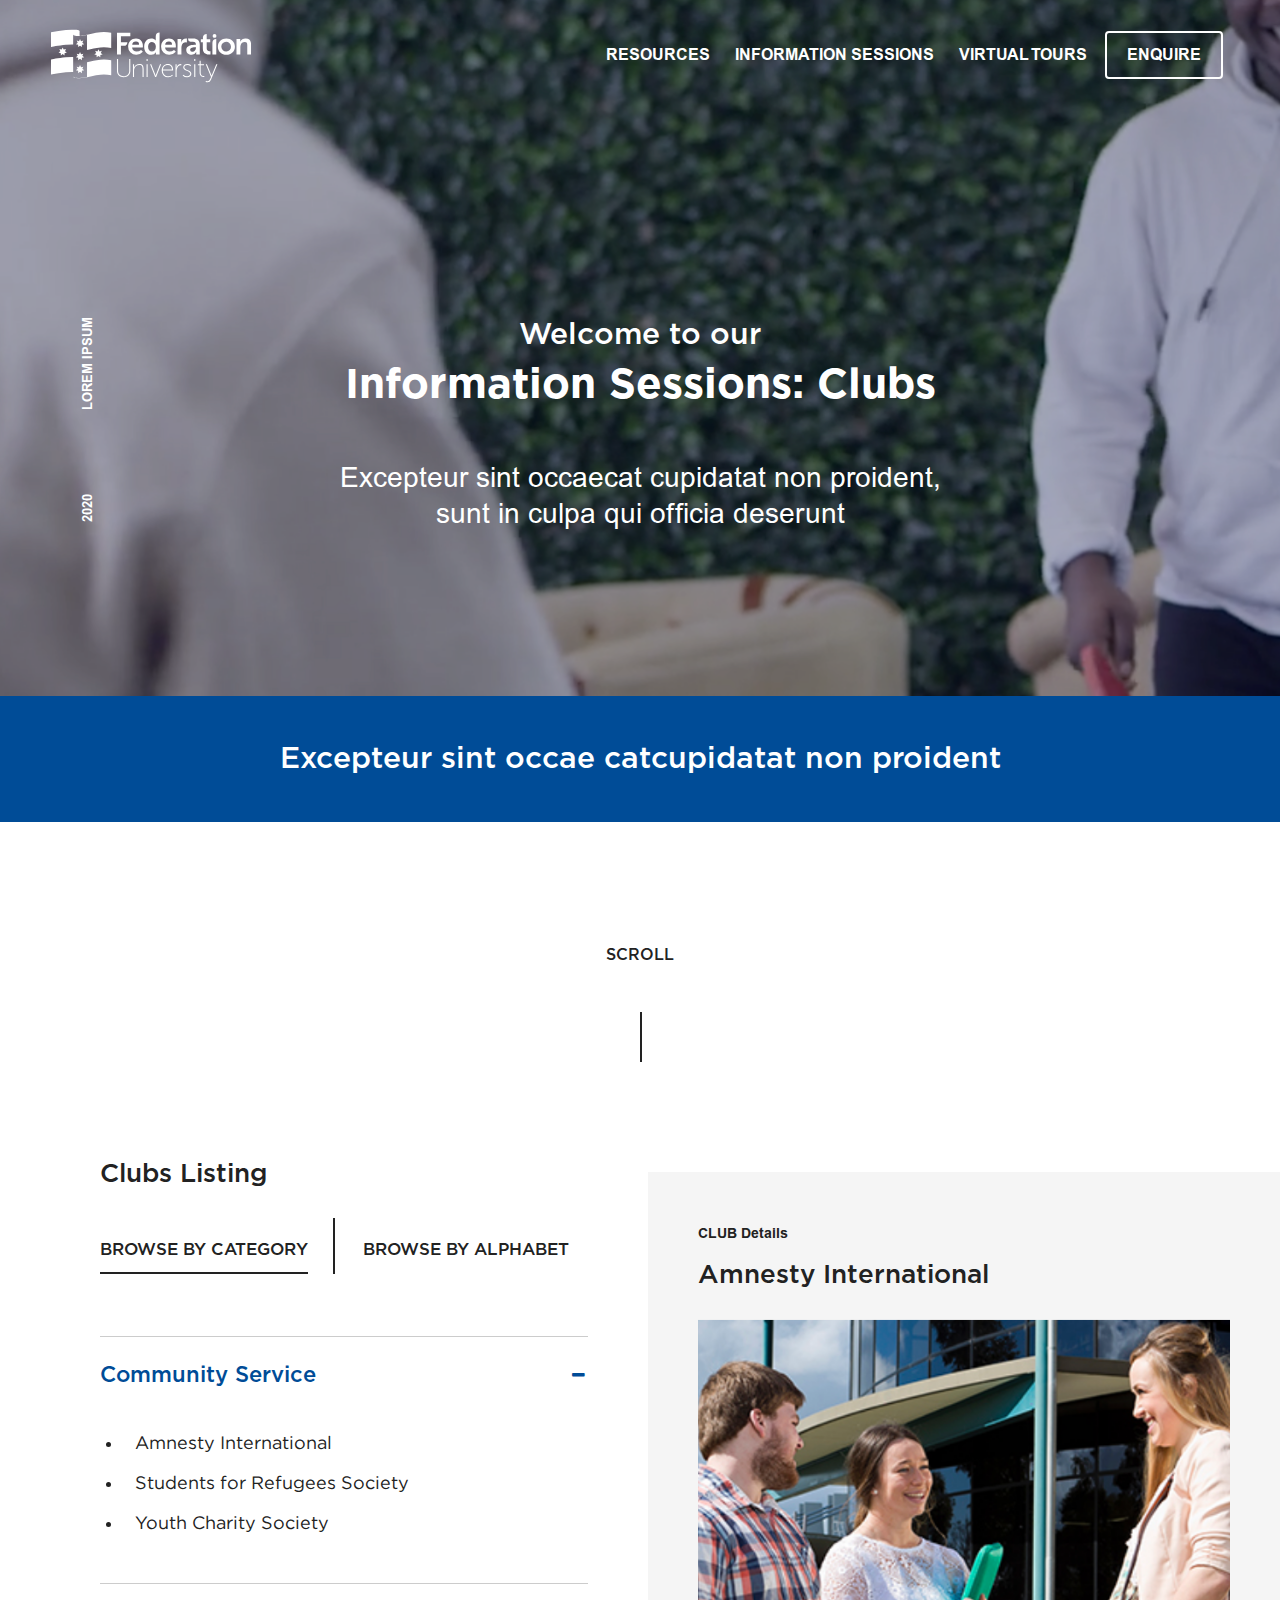
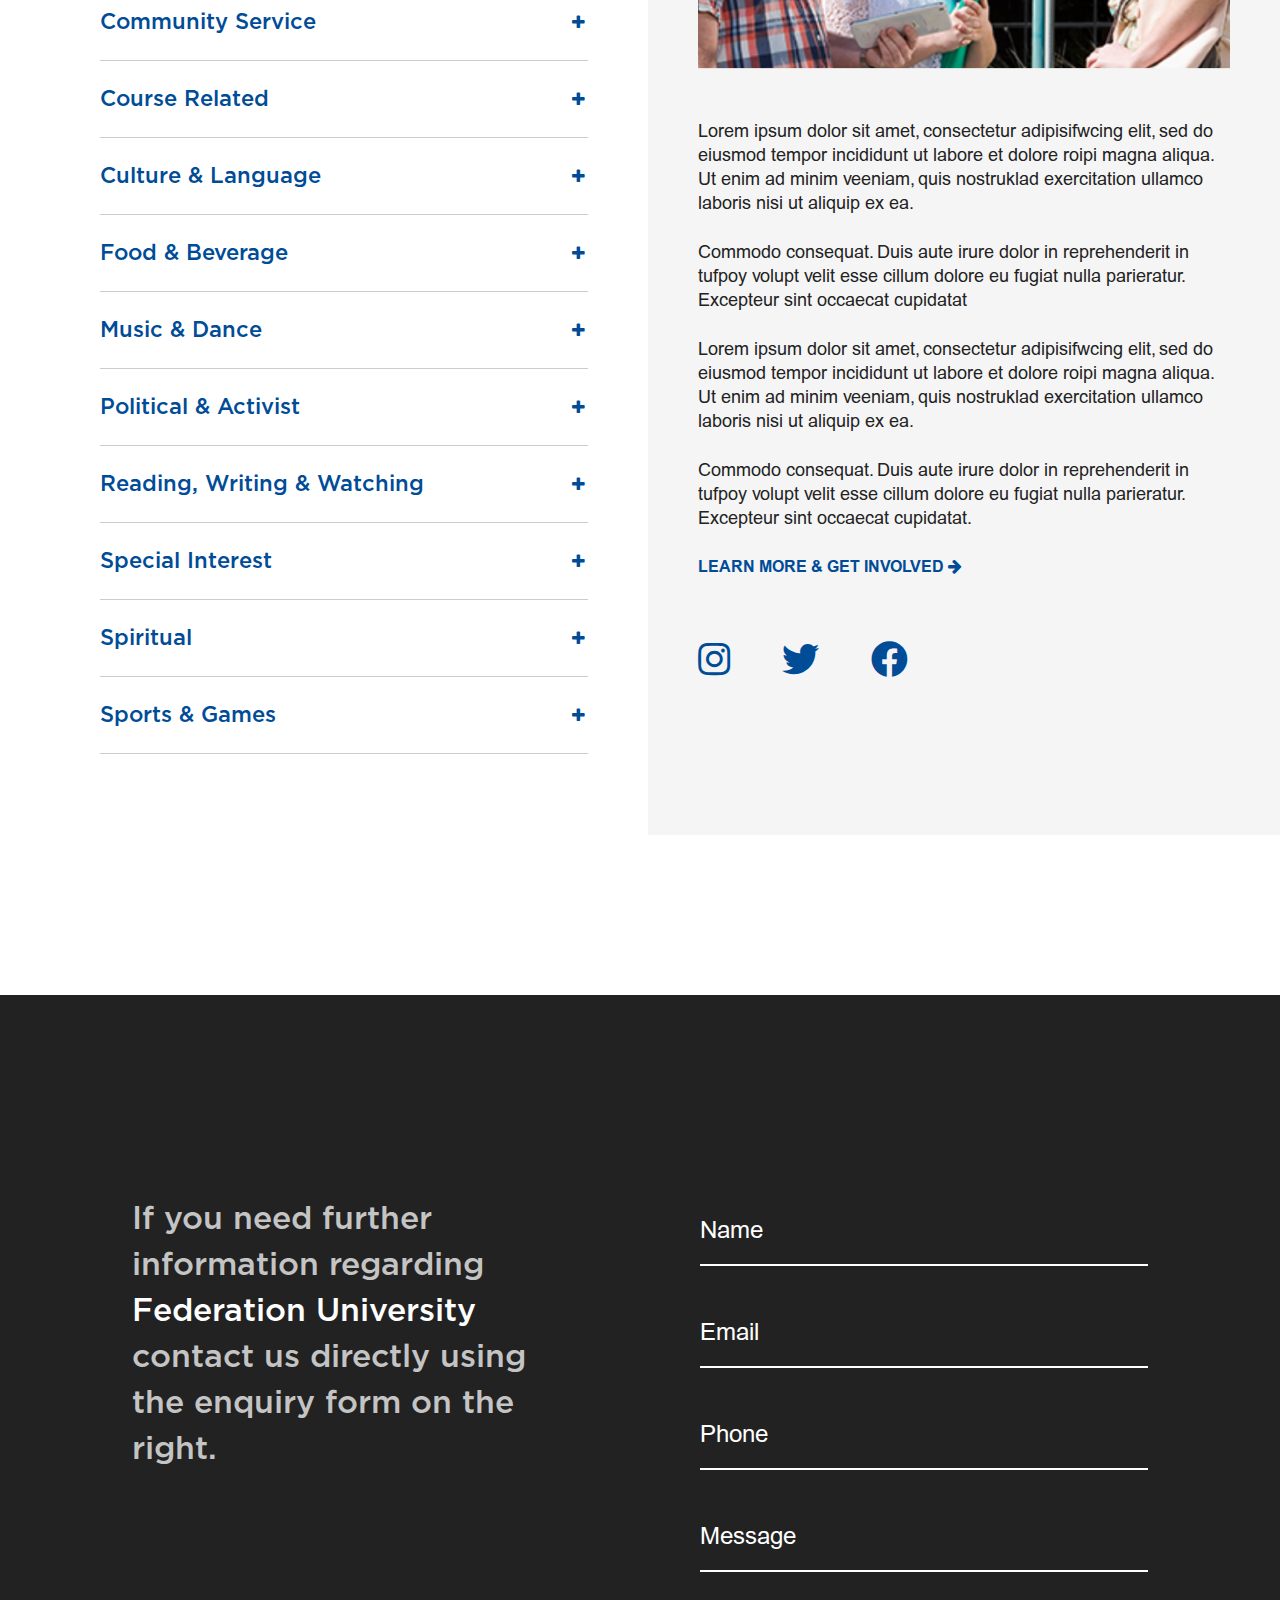
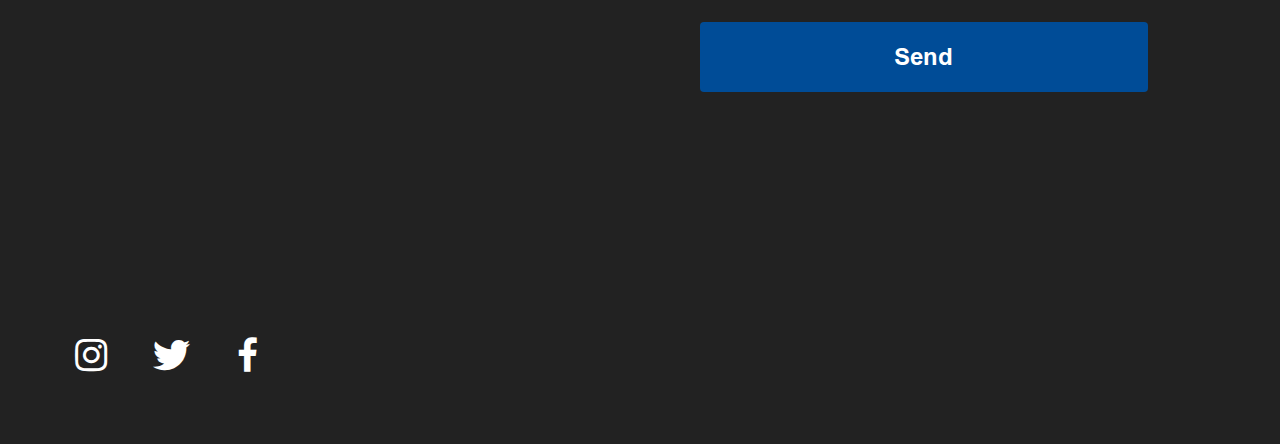
==== commit 8ac037a0: "file add" ====
--- a/information_club.html
+++ b/information_club.html
@@ -49,9 +49,9 @@
         <div class="prolftSlickd boxs">
             <!-- for image  -->
             <div class="virtualMain virtualMain_club boxs">
-                    <div class="virtualVideoImg virtualDeskImg boxs" >
+                    <div class="virtualVideoImg boxs" >
                         <img src="img/banner_club.png" alt="" class="img-fluid virtualDeskImg" id="bgvid">
-                        <img src="img/banner_club.png" alt="" class="img-fluid virtualMobImg" id="bgvid">
+                        <img src="img/pexelsphoto.jpeg" alt="" class="img-fluid virtualMobImg" id="bgvid">
                     </div>
                 <div id="polina" class="virtualArea virtualArea_club boxs">
                     <div class="postionText">
--- a/css/style.css
+++ b/css/style.css
@@ -2117,12 +2117,12 @@
     height:inherit!important;
 }
 
-video::-webkit-media-controls, 
-video::-moz-media-controls, 
-video::-o-media-controls, 
-video::-ms-media-controls {
+video::-webkit-media-controls {
      display: none !important; 
 }
-video {
+/* video {
     pointer-events: none;
+} */
+.virtualMobImg{
+    display: none;
 }--- a/css/media.css
+++ b/css/media.css
@@ -1699,6 +1699,12 @@
 .down_pdf {
     font-size: 14px !important;
 }
+.virtualDeskImg{
+    display: none;
+}
+.virtualMobImg{
+    display: block;
+}
 }
 
 @media (max-width: 414px){
